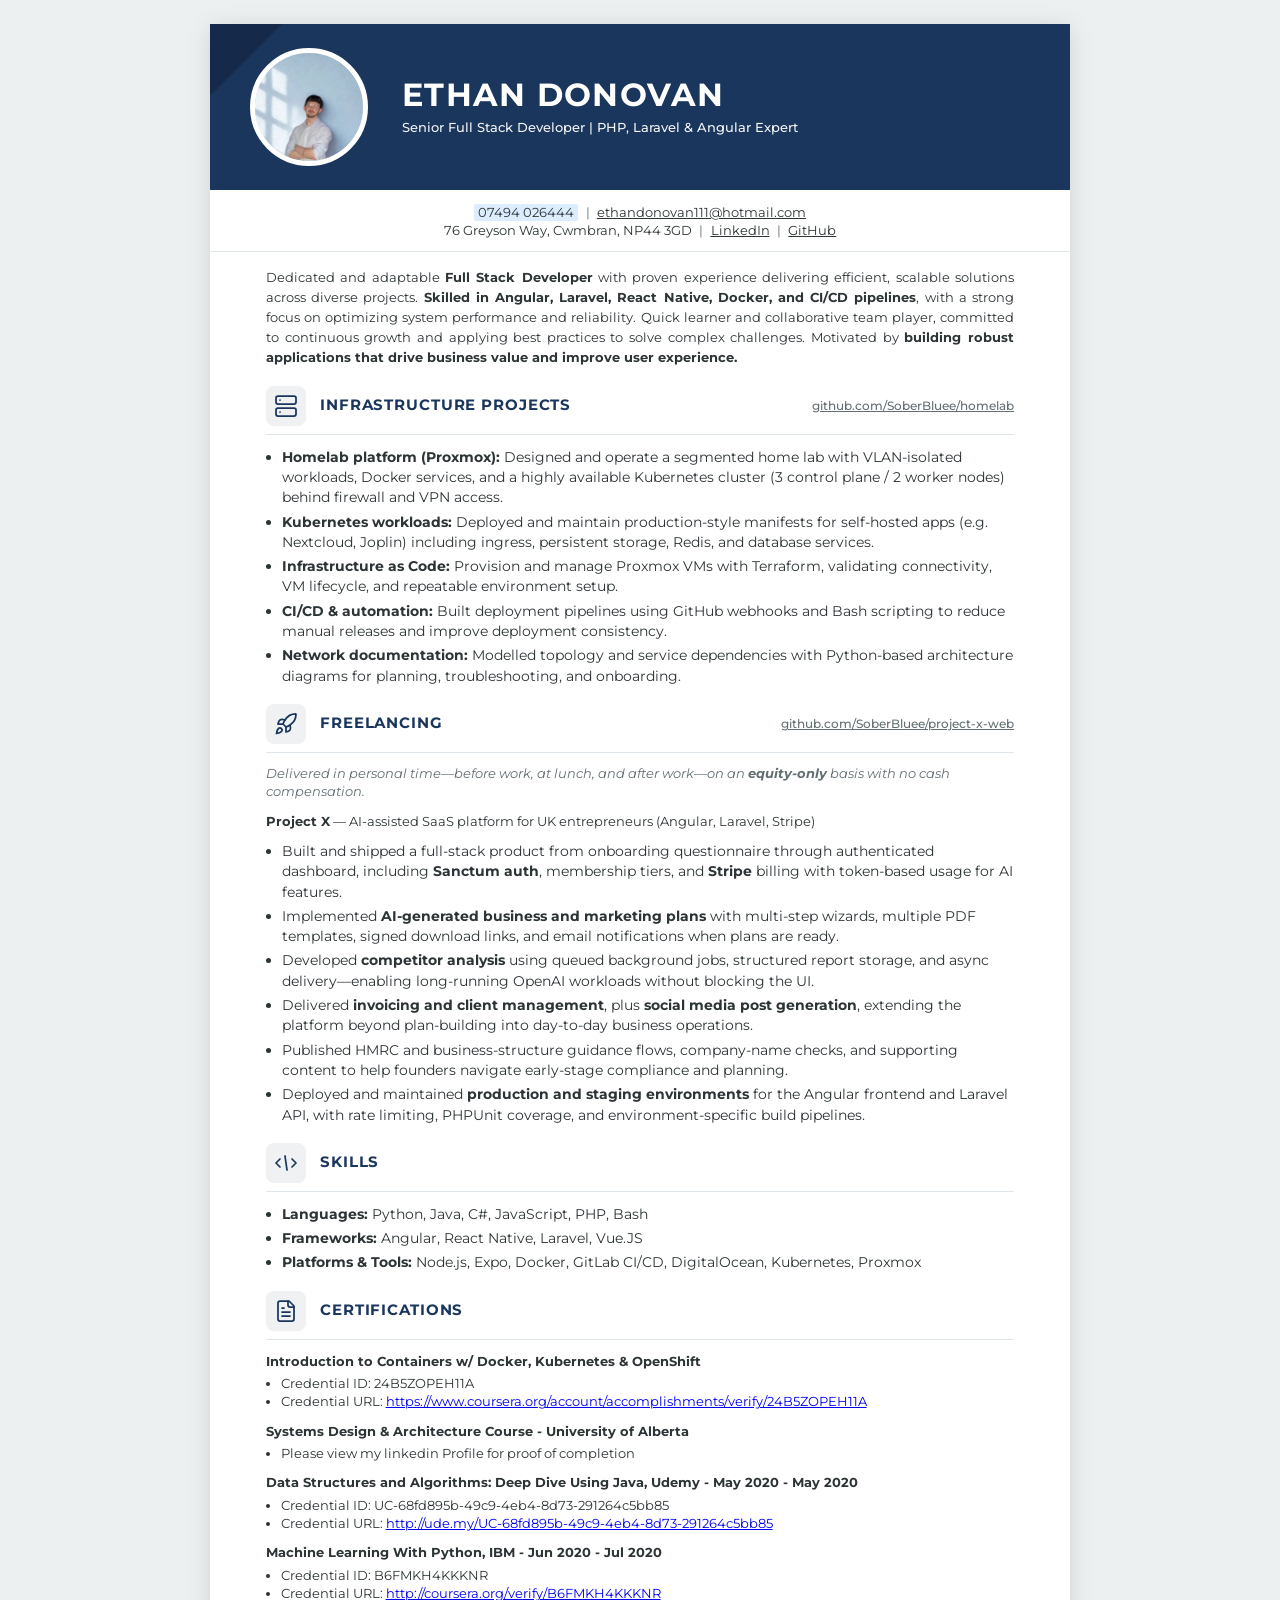
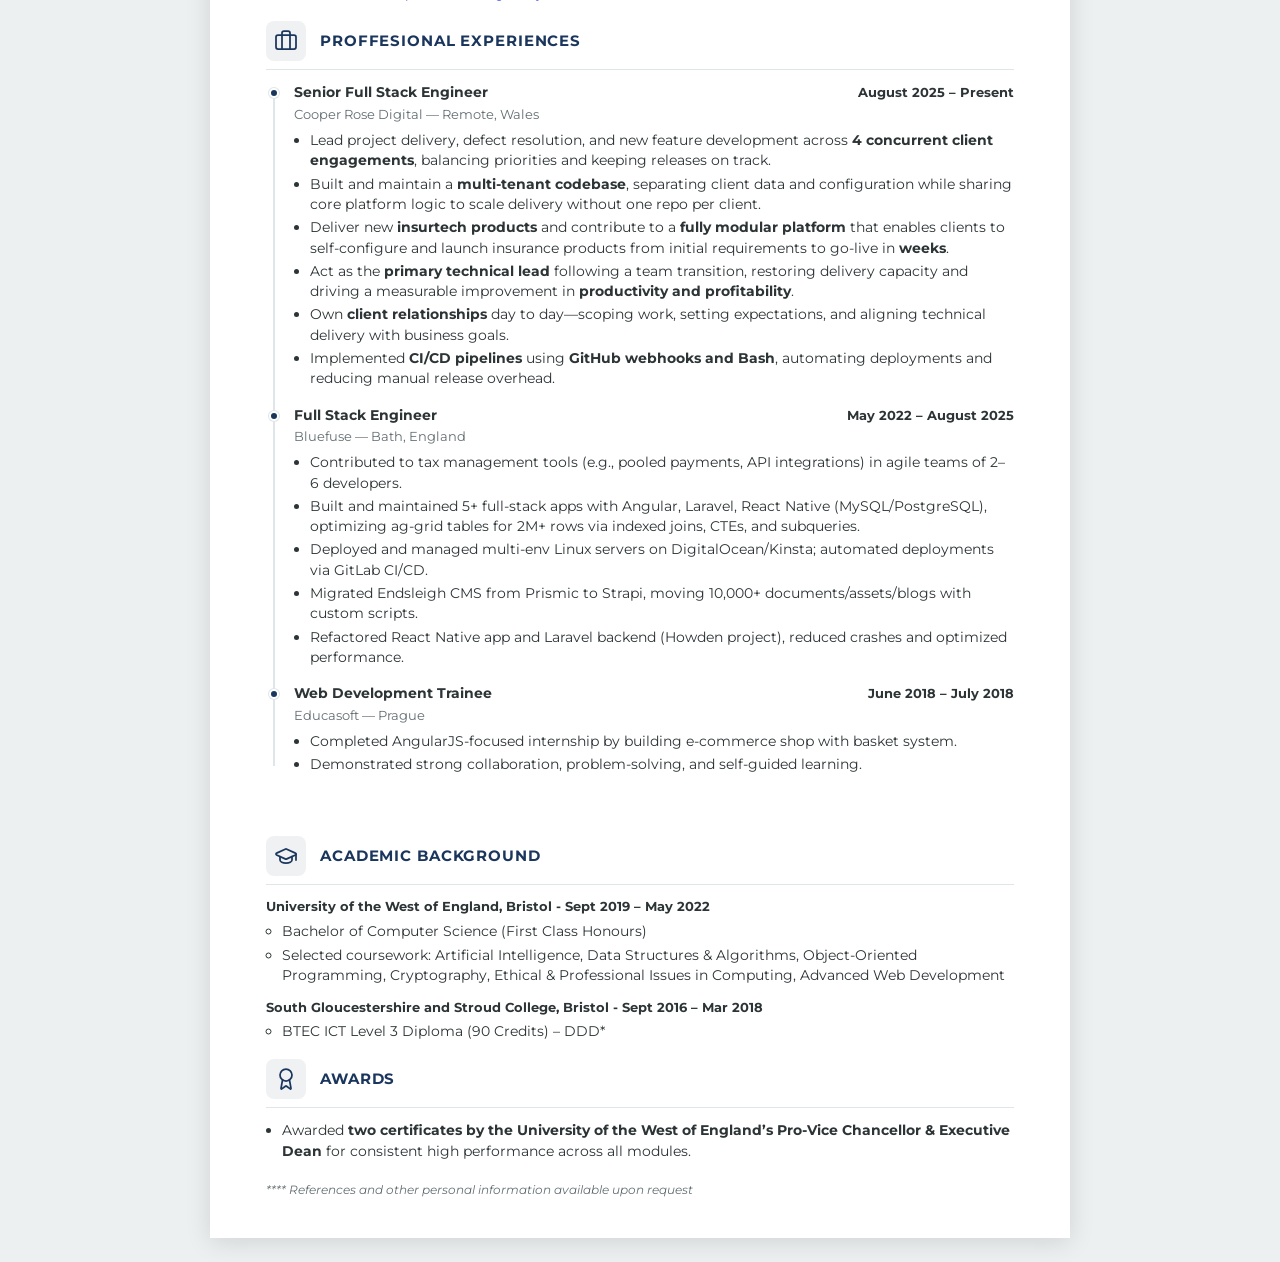
==== cv/index.html @ 820283a1 "CV and localstack cluster" ====
<!DOCTYPE html>
<html lang="en">
  <head>
    <meta charset="UTF-8" />
    <meta name="viewport" content="width=device-width, initial-scale=1.0" />
    <title>Ethan Donovan — CV</title>
    <link rel="preconnect" href="https://fonts.googleapis.com" />
    <link rel="preconnect" href="https://fonts.gstatic.com" crossorigin />
    <link
      href="https://fonts.googleapis.com/css2?family=Montserrat:wght@400;500;600;700&display=swap"
      rel="stylesheet"
    />
    <link rel="stylesheet" href="styles.css" />
  </head>
  <body>
    <article class="cv">
      <!-- ═══ PAGE 1 ═══ -->

      <header class="cv-header">
        <div class="cv-header__triangle" aria-hidden="true"></div>
        <!-- Change src to swap your photo -->
        <img
          class="cv-header__photo"
          src="assets/profile.png"
          alt="Ethan Donovan"
          width="118"
          height="118"
        />
        <div class="cv-header__identity">
          <h1 class="cv-header__name">ETHAN DONOVAN</h1>
          <p class="cv-header__title">
            Senior Full Stack Developer | PHP, Laravel &amp; Angular Expert
          </p>
        </div>
      </header>

      <div class="cv-contact">
        <span class="cv-contact__phone">07494 026444</span>
        <span class="cv-contact__sep">|</span>
        <a href="mailto:ethandonovan111@hotmail.com">ethandonovan111@hotmail.com</a>
        <br />
        76 Greyson Way, Cwmbran, NP44 3GD
        <span class="cv-contact__sep">|</span>
        <a href="https://www.linkedin.com/in/" target="_blank" rel="noopener">LinkedIn</a>
        <span class="cv-contact__sep">|</span>
        <a href="https://github.com/" target="_blank" rel="noopener">GitHub</a>
      </div>

      <div class="cv-body">
        <p class="cv-summary">
          Dedicated and adaptable <strong>Full Stack Developer</strong> with proven
          experience delivering efficient, scalable solutions across diverse projects.
          <strong
            >Skilled in Angular, Laravel, React Native, Docker, and CI/CD pipelines</strong
          >, with a strong focus on optimizing system performance and reliability. Quick
          learner and collaborative team player, committed to continuous growth and applying
          best practices to solve complex challenges. Motivated by
          <strong
            >building robust applications that drive business value and improve user
            experience.</strong
          >
        </p>

        <!-- INFRASTRUCTURE PROJECTS -->
        <section class="cv-section" aria-labelledby="infra-heading">
          <div class="cv-section__head">
            <span class="cv-section__icon" aria-hidden="true">
              <svg class="cv-icon" xmlns="http://www.w3.org/2000/svg" viewBox="0 0 24 24">
                <rect width="20" height="8" x="2" y="2" rx="2" />
                <rect width="20" height="8" x="2" y="14" rx="2" />
                <path d="M6 6h.01" />
                <path d="M6 18h.01" />
              </svg>
            </span>
            <h2 id="infra-heading" class="cv-section__title">INFRASTRUCTURE PROJECTS</h2>
            <a
              class="cv-section__link"
              href="https://github.com/SoberBluee/homelab"
              target="_blank"
              rel="noopener noreferrer"
              >github.com/SoberBluee/homelab</a
            >
          </div>
          <hr class="cv-section__rule" />
          <ul class="cv-list">
            <li>
              <strong>Homelab platform (Proxmox):</strong> Designed and operate a segmented home lab
              with VLAN-isolated workloads, Docker services, and a highly available Kubernetes cluster
              (3 control plane / 2 worker nodes) behind firewall and VPN access.
            </li>
            <li>
              <strong>Kubernetes workloads:</strong> Deployed and maintain production-style manifests
              for self-hosted apps (e.g. Nextcloud, Joplin) including ingress, persistent storage,
              Redis, and database services.
            </li>
            <li>
              <strong>Infrastructure as Code:</strong> Provision and manage Proxmox VMs with Terraform,
              validating connectivity, VM lifecycle, and repeatable environment setup.
            </li>
            <li>
              <strong>CI/CD &amp; automation:</strong> Built deployment pipelines using GitHub webhooks
              and Bash scripting to reduce manual releases and improve deployment consistency.
            </li>
            <li>
              <strong>Network documentation:</strong> Modelled topology and service dependencies with
              Python-based architecture diagrams for planning, troubleshooting, and onboarding.
            </li>
          </ul>
        </section>

        <!-- FREELANCING -->
        <section class="cv-section" aria-labelledby="freelance-heading">
          <div class="cv-section__head">
            <span class="cv-section__icon" aria-hidden="true">
              <svg class="cv-icon" xmlns="http://www.w3.org/2000/svg" viewBox="0 0 24 24">
                <path d="M4.5 16.5c-1.5 1.26-2 5-2 5s3.74-.5 5-2c.71-.84.7-2.13-.09-2.91a2.18 2.18 0 0 0-2.91-.09z" />
                <path d="m12 15-3-3a22 22 0 0 1 2-3.95A12.88 12.88 0 0 1 22 2c0 2.72-.78 7.5-6 11a22.35 22.35 0 0 1-4 2z" />
                <path d="M9 12H4s.55-3.03 2-4c1.62-1.08 5 0 5 0" />
                <path d="M12 15v5s3.03-.55 4-2c1.08-1.62 0-5 0-5" />
              </svg>
            </span>
            <h2 id="freelance-heading" class="cv-section__title">FREELANCING</h2>
            <a
              class="cv-section__link"
              href="https://github.com/SoberBluee/project-x-web"
              target="_blank"
              rel="noopener noreferrer"
              >github.com/SoberBluee/project-x-web</a
            >
          </div>
          <hr class="cv-section__rule" />
          <p class="cv-section__note">
            Delivered in personal time—before work, at lunch, and after work—on an
            <strong>equity-only</strong> basis with no cash compensation.
          </p>
          <p class="cv-freelance__project">
            <strong>Project X</strong> — AI-assisted SaaS platform for UK entrepreneurs (Angular,
            Laravel, Stripe)
          </p>
          <ul class="cv-list">
            <li>
              Built and shipped a full-stack product from onboarding questionnaire through
              authenticated dashboard, including <strong>Sanctum auth</strong>, membership tiers, and
              <strong>Stripe</strong> billing with token-based usage for AI features.
            </li>
            <li>
              Implemented <strong>AI-generated business and marketing plans</strong> with multi-step
              wizards, multiple PDF templates, signed download links, and email notifications when
              plans are ready.
            </li>
            <li>
              Developed <strong>competitor analysis</strong> using queued background jobs, structured
              report storage, and async delivery—enabling long-running OpenAI workloads without blocking
              the UI.
            </li>
            <li>
              Delivered <strong>invoicing and client management</strong>, plus <strong>social media
              post generation</strong>, extending the platform beyond plan-building into day-to-day
              business operations.
            </li>
            <li>
              Published HMRC and business-structure guidance flows, company-name checks, and supporting
              content to help founders navigate early-stage compliance and planning.
            </li>
            <li>
              Deployed and maintained <strong>production and staging environments</strong> for the
              Angular frontend and Laravel API, with rate limiting, PHPUnit coverage, and environment-specific
              build pipelines.
            </li>
          </ul>
        </section>

        <!-- SKILLS -->
        <section class="cv-section" aria-labelledby="skills-heading">
          <div class="cv-section__head">
            <span class="cv-section__icon" aria-hidden="true">
              <svg class="cv-icon" xmlns="http://www.w3.org/2000/svg" viewBox="0 0 24 24">
                <path d="m18 16 4-4-4-4" />
                <path d="m6 8-4 4 4 4" />
                <path d="M11 5 L13 19" />
              </svg>
            </span>
            <h2 id="skills-heading" class="cv-section__title">SKILLS</h2>
          </div>
          <hr class="cv-section__rule" />
          <ul class="cv-list cv-skills">
            <li><strong>Languages:</strong> Python, Java, C#, JavaScript, PHP, Bash</li>
            <li><strong>Frameworks:</strong> Angular, React Native, Laravel, Vue.JS</li>
            <li>
              <strong>Platforms &amp; Tools:</strong> Node.js, Expo, Docker, GitLab CI/CD, DigitalOcean, Kubernetes, Proxmox
            </li>
          </ul>
        </section>

        <!-- CERTIFICATIONS -->
        <section class="cv-section" aria-labelledby="certs-heading">
          <div class="cv-section__head">
            <span class="cv-section__icon" aria-hidden="true">
              <svg class="cv-icon" xmlns="http://www.w3.org/2000/svg" viewBox="0 0 24 24">
                <path d="M15 2H6a2 2 0 0 0-2 2v16a2 2 0 0 0 2 2h12a2 2 0 0 0 2-2V7Z" />
                <path d="M14 2v4a2 2 0 0 0 2 2h4" />
                <path d="M10 9H8" />
                <path d="M16 13H8" />
                <path d="M16 17H8" />
              </svg>
            </span>
            <h2 id="certs-heading" class="cv-section__title">CERTIFICATIONS</h2>
          </div>
          <hr class="cv-section__rule" />

          <div class="cv-cert">
            <p class="cv-cert__title">
              Introduction to Containers w/ Docker, Kubernetes & OpenShift
            </p>
            <ul class="cv-cert__meta">
              <li>Credential ID: 24B5ZOPEH11A</li>
              <li>Credential URL: 
                <a href="https://www.coursera.org/account/accomplishments/verify/24B5ZOPEH11A">
                  https://www.coursera.org/account/accomplishments/verify/24B5ZOPEH11A
                </a>
              </li>
            </ul>
          </div>

          <div class="cv-cert">
            <p class="cv-cert__title">
              Systems Design & Architecture Course - University of Alberta
            </p>
            <ul class="cv-cert__meta">
              <li>Please view my linkedin Profile for proof of completion</li>
  
            </ul>
          </div>

          <div class="cv-cert">
            <p class="cv-cert__title">
              Data Structures and Algorithms: Deep Dive Using Java, Udemy - May 2020 - May
              2020
            </p>
            <ul class="cv-cert__meta">
              <li>Credential ID: UC-68fd895b-49c9-4eb4-8d73-291264c5bb85</li>
              <li>
                Credential URL:
                <a href="http://ude.my/UC-68fd895b-49c9-4eb4-8d73-291264c5bb85"
                  >http://ude.my/UC-68fd895b-49c9-4eb4-8d73-291264c5bb85</a
                >
              </li>
            </ul>
          </div>

          <div class="cv-cert">
            <p class="cv-cert__title">
              Machine Learning With Python, IBM - Jun 2020 - Jul 2020
            </p>
            <ul class="cv-cert__meta">
              <li>Credential ID: B6FMKH4KKKNR</li>
              <li>
                Credential URL:
                <a href="http://coursera.org/verify/B6FMKH4KKKNR"
                  >http://coursera.org/verify/B6FMKH4KKKNR</a
                >
              </li>
            </ul>
          </div>
        </section>

        <!-- PROFESSIONAL EXPERIENCES (spelling matches original CV) -->
        <section class="cv-section" aria-labelledby="experience-heading">
          <div class="cv-section__head">
            <span class="cv-section__icon" aria-hidden="true">
              <svg class="cv-icon" xmlns="http://www.w3.org/2000/svg" viewBox="0 0 24 24">
                <path d="M16 20V4a2 2 0 0 0-2-2h-4a2 2 0 0 0-2 2v16" />
                <rect width="20" height="14" x="2" y="6" rx="2" />
              </svg>
            </span>
            <h2 id="experience-heading" class="cv-section__title">
              PROFFESIONAL EXPERIENCES
            </h2>
          </div>
          <hr class="cv-section__rule" />

          <div class="cv-timeline">
            <article class="cv-job">
              <div class="cv-job__row">
                <h3 class="cv-job__role">Senior Full Stack Engineer</h3>
                <p class="cv-job__dates">August 2025 – Present</p>
              </div>
              <p class="cv-job__org">Cooper Rose Digital — Remote, Wales</p>
              <ul class="cv-job__bullets">
                <li>
                  Lead project delivery, defect resolution, and new feature development across
                  <strong>4 concurrent client engagements</strong>, balancing priorities and keeping
                  releases on track.
                </li>
                <li>
                  Built and maintain a <strong>multi-tenant codebase</strong>, separating client data
                  and configuration while sharing core platform logic to scale delivery without
                  one repo per client.
                </li>
                <li>
                  Deliver new <strong>insurtech products</strong> and contribute to a
                  <strong>fully modular platform</strong> that enables clients to self-configure and
                  launch insurance products from initial requirements to go-live in
                  <strong>weeks</strong>.
                </li>
                <li>
                  Act as the <strong>primary technical lead</strong> following a team transition,
                  restoring delivery capacity and driving a measurable improvement in
                  <strong>productivity and profitability</strong>.
                </li>
                <li>
                  Own <strong>client relationships</strong> day to day—scoping work, setting
                  expectations, and aligning technical delivery with business goals.
                </li>
                <li>
                  Implemented <strong>CI/CD pipelines</strong> using <strong>GitHub webhooks and
                  Bash</strong>, automating deployments and reducing manual release overhead.
                </li>
              </ul>
            </article>
            <article class="cv-job">
              <div class="cv-job__row">
                <h3 class="cv-job__role">Full Stack Engineer</h3>
                <p class="cv-job__dates">May 2022 – August 2025</p>
              </div>
              <p class="cv-job__org">Bluefuse — Bath, England</p>
              <ul class="cv-job__bullets">
                <li>
                  Contributed to tax management tools (e.g., pooled payments, API
                  integrations) in agile teams of 2–6 developers.
                </li>
                <li>
                  Built and maintained 5+ full-stack apps with Angular, Laravel, React Native
                  (MySQL/PostgreSQL), optimizing ag-grid tables for 2M+ rows via indexed
                  joins, CTEs, and subqueries.
                </li>
                <li>
                  Deployed and managed multi-env Linux servers on DigitalOcean/Kinsta;
                  automated deployments via GitLab CI/CD.
                </li>
                <li>
                  Migrated Endsleigh CMS from Prismic to Strapi, moving 10,000+
                  documents/assets/blogs with custom scripts.
                </li>
                <li>
                  Refactored React Native app and Laravel backend (Howden project), reduced
                  crashes and optimized performance.
                </li>
              </ul>
            </article>

            <article class="cv-job">
              <div class="cv-job__row">
                <h3 class="cv-job__role">Web Development Trainee</h3>
                <p class="cv-job__dates">June 2018 – July 2018</p>
              </div>
              <p class="cv-job__org">Educasoft — Prague</p>
              <ul class="cv-job__bullets">
                <li>
                  Completed AngularJS-focused internship by building e-commerce shop with
                  basket system.
                </li>
                <li>
                  Demonstrated strong collaboration, problem-solving, and self-guided
                  learning.
                </li>
              </ul>
            </article>
          </div>
        </section>
      </div>

      <!-- ═══ PAGE 2 ═══ -->
      <div class="cv-body cv-page-break">
        <section class="cv-section" aria-labelledby="education-heading">
          <div class="cv-section__head">
            <span class="cv-section__icon" aria-hidden="true">
              <svg class="cv-icon" xmlns="http://www.w3.org/2000/svg" viewBox="0 0 24 24">
                <path d="M21.42 10.922a1 1 0 0 0-.019-1.838L12.83 5.18a2 2 0 0 0-1.66 0L2.6 9.084a1 1 0 0 0 0 1.838l8.57 3.908a2 2 0 0 0 1.66 0z" />
                <path d="M22 10v6" />
                <path d="M6 12.5V16a6 3 0 0 0 12 0v-3.5" />
              </svg>
            </span>
            <h2 id="education-heading" class="cv-section__title">ACADEMIC BACKGROUND</h2>
          </div>
          <hr class="cv-section__rule" />

          <div class="cv-edu">
            <p class="cv-edu__school">
              University of the West of England, Bristol - Sept 2019 – May 2022
            </p>
            <ul class="cv-list cv-list--nested">
              <li>Bachelor of Computer Science (First Class Honours)</li>
              <li>
                Selected coursework: Artificial Intelligence, Data Structures &amp; Algorithms,
                Object-Oriented Programming, Cryptography, Ethical &amp; Professional Issues in
                Computing, Advanced Web Development
              </li>
            </ul>
          </div>

          <div class="cv-edu">
            <p class="cv-edu__school">
              South Gloucestershire and Stroud College, Bristol - Sept 2016 – Mar 2018
            </p>
            <ul class="cv-list cv-list--nested">
              <li>BTEC ICT Level 3 Diploma (90 Credits) – DDD*</li>
            </ul>
          </div>
        </section>

        <section class="cv-section" aria-labelledby="awards-heading">
          <div class="cv-section__head">
            <span class="cv-section__icon" aria-hidden="true">
              <svg class="cv-icon" xmlns="http://www.w3.org/2000/svg" viewBox="0 0 24 24">
                <path d="m15.477 12.89 1.515 8.526a.5.5 0 0 1-.81.47l-3.58-2.687a1 1 0 0 0-1.197 0l-3.586 2.686a.5.5 0 0 1-.81-.469l1.514-8.526" />
                <circle cx="12" cy="8" r="6" />
              </svg>
            </span>
            <h2 id="awards-heading" class="cv-section__title">AWARDS</h2>
          </div>
          <hr class="cv-section__rule" />
          <ul class="cv-awards">
            <li>
              Awarded
              <strong
                >two certificates by the University of the West of England’s Pro-Vice
                Chancellor &amp; Executive Dean</strong
              >
              for consistent high performance across all modules.
            </li>
          </ul>
        </section>

        <p class="cv-footer">
          **** References and other personal information available upon request
        </p>
      </div>
    </article>
  </body>
</html>
---- cv/styles.css ----
/* ── Edit these variables to retheme the CV ── */
:root {
  --cv-navy: #1b365d;
  --cv-navy-dark: #152a4a;
  --cv-text: #2d3436;
  --cv-text-muted: #636e72;
  --cv-line: #dfe6e9;
  --cv-accent: #74b9ff;
  --cv-bg: #ffffff;
  --cv-font: "Montserrat", "Segoe UI", system-ui, sans-serif;
  --cv-width: 860px;
  --cv-gutter: 56px;
  --cv-icon-size: 24px;
}

*,
*::before,
*::after {
  box-sizing: border-box;
}

body {
  margin: 0;
  padding: 24px;
  background: #ecf0f1;
  font-family: var(--cv-font);
  color: var(--cv-text);
  font-size: 10.5pt;
  line-height: 1.45;
  -webkit-font-smoothing: antialiased;
}

.cv {
  width: var(--cv-width);
  max-width: 100%;
  margin: 0 auto;
  background: var(--cv-bg);
  box-shadow: 0 4px 24px rgba(0, 0, 0, 0.12);
}

/* ── Header ── */
.cv-header {
  position: relative;
  display: grid;
  grid-template-columns: 148px 1fr;
  align-items: center;
  min-height: 128px;
  padding: 24px var(--cv-gutter) 24px 32px;
  background: var(--cv-navy);
  overflow: hidden;
}

.cv-header__triangle {
  position: absolute;
  top: 0;
  left: 0;
  width: 0;
  height: 0;
  border-style: solid;
  border-width: 72px 72px 0 0;
  border-color: var(--cv-navy-dark) transparent transparent transparent;
  z-index: 1;
}

.cv-header__photo {
  position: relative;
  z-index: 3;
  width: 118px;
  height: 118px;
  margin-left: 8px;
  border-radius: 50%;
  border: 5px solid #fff;
  object-fit: cover;
  object-position: center top;
  background: #ddd;
}

.cv-header__identity {
  position: relative;
  z-index: 2;
  padding-left: 12px;
  color: #fff;
}

.cv-header__name {
  margin: 0;
  font-size: 24pt;
  font-weight: 700;
  letter-spacing: 0.04em;
  line-height: 1.15;
}

.cv-header__title {
  margin: 6px 0 0;
  font-size: 10pt;
  font-weight: 500;
  line-height: 1.35;
  opacity: 0.95;
}

/* ── Contact bar ── */
.cv-contact {
  text-align: center;
  padding: 14px var(--cv-gutter) 10px;
  font-size: 9.5pt;
  color: var(--cv-text);
  border-bottom: 1px solid var(--cv-line);
}

.cv-contact__phone {
  background: rgba(116, 185, 255, 0.25);
  padding: 1px 4px;
  border-radius: 2px;
}

.cv-contact a {
  color: var(--cv-text);
  text-decoration: underline;
}

.cv-contact__sep {
  margin: 0 0.35em;
  color: var(--cv-text-muted);
}

/* ── Main body padding ── */
.cv-body {
  padding: 16px var(--cv-gutter) 28px;
}

.cv-summary {
  margin: 0 0 18px;
  text-align: justify;
  font-size: 10pt;
  line-height: 1.5;
}

/* ── Section layout (icon + title + rule) ── */
.cv-section {
  margin-bottom: 18px;
}

.cv-section__head {
  display: flex;
  align-items: center;
  gap: 14px;
  margin-bottom: 8px;
}

.cv-section__icon {
  flex-shrink: 0;
  display: flex;
  align-items: center;
  justify-content: center;
  width: 40px;
  height: 40px;
  border-radius: 8px;
  background: rgba(27, 54, 93, 0.07);
  color: var(--cv-navy);
}

.cv-icon {
  width: var(--cv-icon-size);
  height: var(--cv-icon-size);
  display: block;
  color: inherit;
  fill: none;
  stroke: currentColor;
  stroke-width: 1.75;
  stroke-linecap: round;
  stroke-linejoin: round;
}

.cv-section__title {
  margin: 0;
  flex: 1;
  font-size: 11pt;
  font-weight: 700;
  letter-spacing: 0.06em;
  color: var(--cv-navy);
}

.cv-section__link {
  margin-left: auto;
  flex-shrink: 0;
  font-size: 9pt;
  font-weight: 500;
  color: var(--cv-text-muted);
  text-decoration: underline;
  white-space: nowrap;
}

.cv-section__link:hover {
  color: var(--cv-navy);
}

.cv-section__note {
  margin: 0 0 10px;
  font-size: 9.5pt;
  font-style: italic;
  color: var(--cv-text-muted);
  line-height: 1.45;
}

.cv-freelance__project {
  margin: 0 0 10px;
  font-size: 10pt;
  line-height: 1.45;
}

.cv-section__rule {
  border: none;
  border-top: 1px solid var(--cv-line);
  margin: 0 0 12px;
}

/* ── Lists ── */
.cv-list {
  margin: 0;
  padding-left: 1.15em;
}

.cv-list > li {
  margin-bottom: 4px;
}

.cv-list--nested {
  list-style-type: circle;
  margin-top: 4px;
}

/* Skills: bold labels inline */
.cv-skills strong {
  font-weight: 700;
}

/* ── Certifications ── */
.cv-cert {
  margin-bottom: 10px;
}

.cv-cert:last-child {
  margin-bottom: 0;
}

.cv-cert__title {
  margin: 0 0 4px;
  font-weight: 700;
  font-size: 10pt;
}

.cv-cert__meta {
  margin: 0;
  padding-left: 1.15em;
  list-style: disc;
  font-size: 9.5pt;
  color: var(--cv-text);
}

/* ── Experience timeline ── */
.cv-timeline {
  position: relative;
  padding-left: 28px;
}

.cv-timeline::before {
  content: "";
  position: absolute;
  left: 7px;
  top: 8px;
  bottom: 8px;
  width: 2px;
  background: var(--cv-line);
}

/* Timeline continues on page 2 (Kitchen Porter) */
.cv-timeline--continued::before {
  top: 0;
}

.cv-job {
  position: relative;
  margin-bottom: 16px;
}

.cv-job:last-child {
  margin-bottom: 0;
}

.cv-job::before {
  content: "";
  position: absolute;
  left: -25px;
  top: 6px;
  width: 10px;
  height: 10px;
  border-radius: 50%;
  background: var(--cv-navy);
  border: 2px solid #fff;
  box-shadow: 0 0 0 1px var(--cv-line);
  z-index: 1;
}

.cv-job__row {
  display: flex;
  justify-content: space-between;
  align-items: baseline;
  gap: 12px;
  margin-bottom: 2px;
}

.cv-job__role {
  margin: 0;
  font-size: 10.5pt;
  font-weight: 700;
}

.cv-job__dates {
  margin: 0;
  font-size: 10pt;
  font-weight: 700;
  white-space: nowrap;
}

.cv-job__org {
  margin: 0 0 6px;
  font-size: 10pt;
  color: var(--cv-text-muted);
}

.cv-job__bullets {
  margin: 0;
  padding-left: 1.15em;
}

.cv-job__bullets li {
  margin-bottom: 3px;
}

/* ── Education ── */
.cv-edu {
  margin-bottom: 12px;
}

.cv-edu:last-child {
  margin-bottom: 0;
}

.cv-edu__school {
  margin: 0 0 4px;
  font-weight: 700;
  font-size: 10pt;
}

/* ── Awards ── */
.cv-awards {
  margin: 0;
  padding-left: 1.15em;
}

/* ── Footer ── */
.cv-footer {
  margin-top: 20px;
  font-size: 9pt;
  font-style: italic;
  color: var(--cv-text-muted);
}

/* ── Print / page 2 ── */
.cv-page-break {
  page-break-before: always;
  break-before: page;
}

@page {
  size: A4;
  margin: 0;
}

@media print {
  body {
    padding: 0;
    background: #fff;
  }

  .cv {
    box-shadow: none;
    width: 100%;
    max-width: none;
  }

  .cv-section__icon {
    -webkit-print-color-adjust: exact;
    print-color-adjust: exact;
  }
}
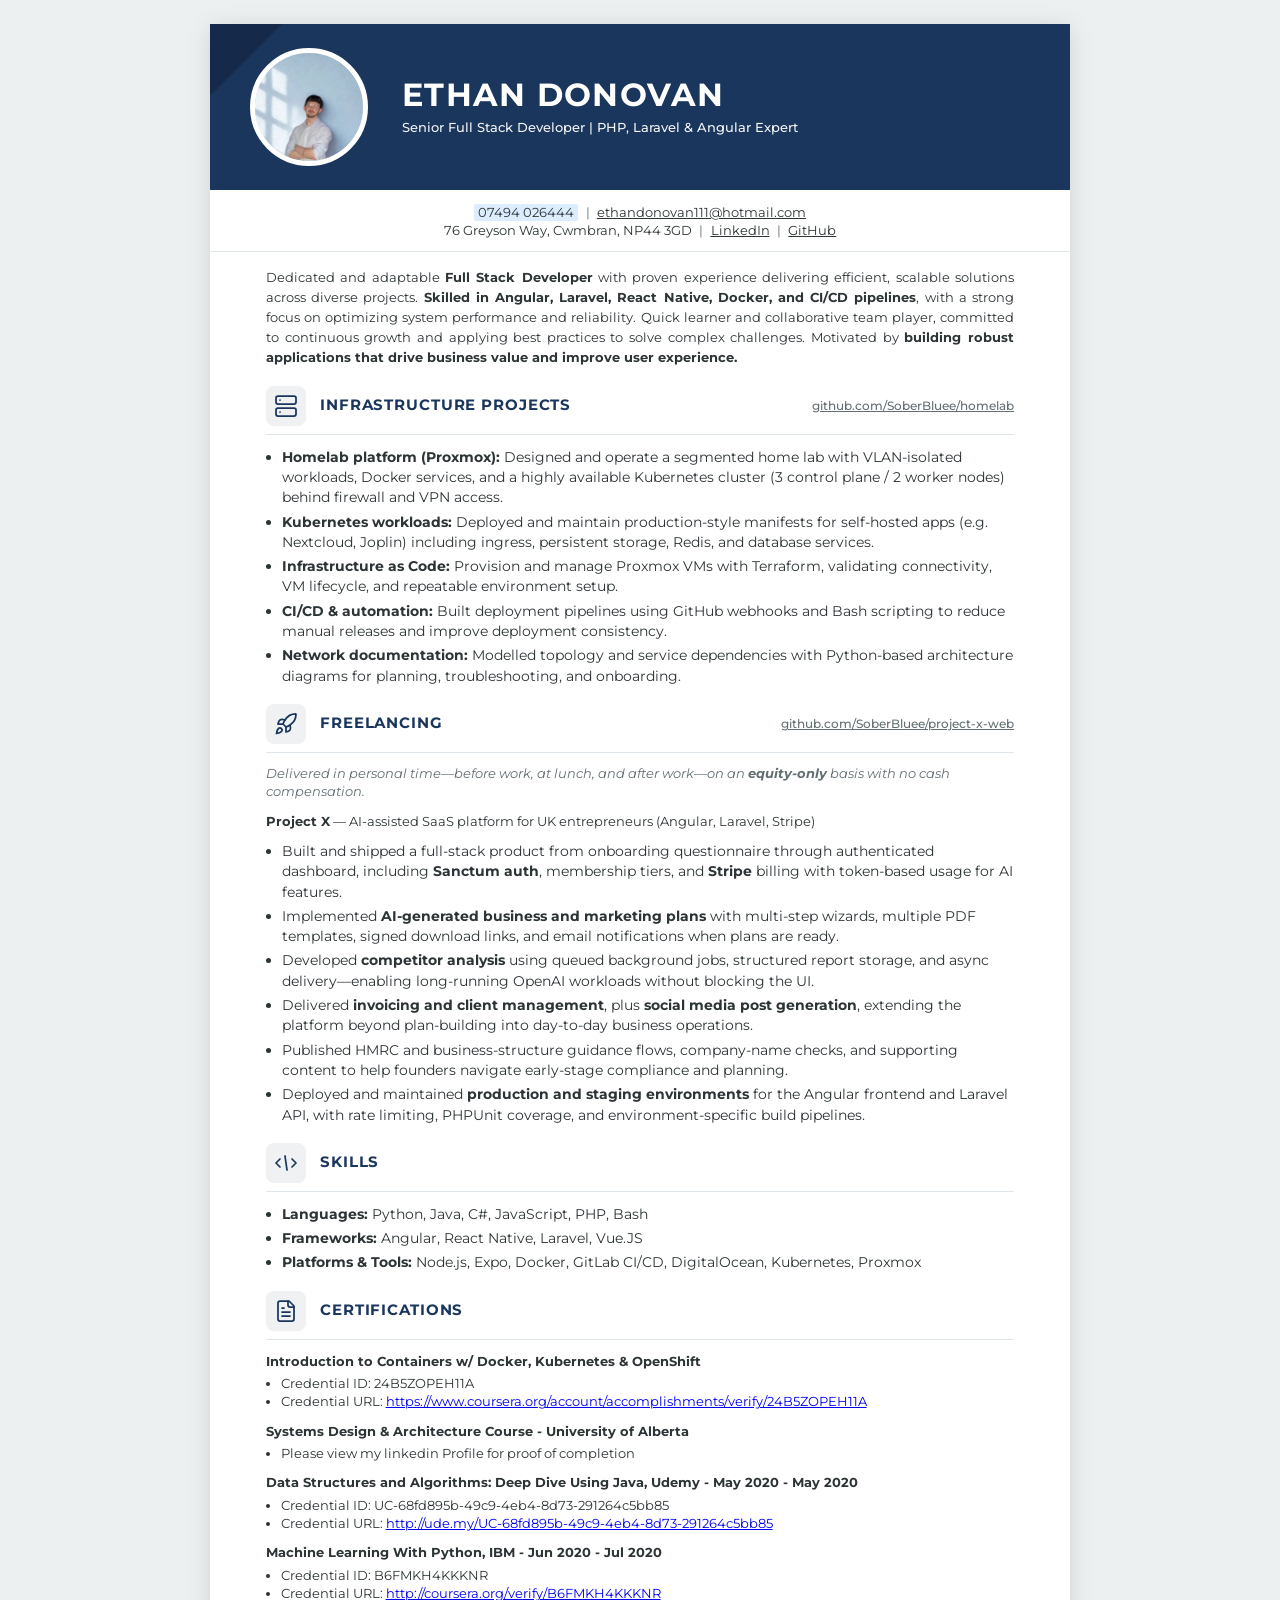
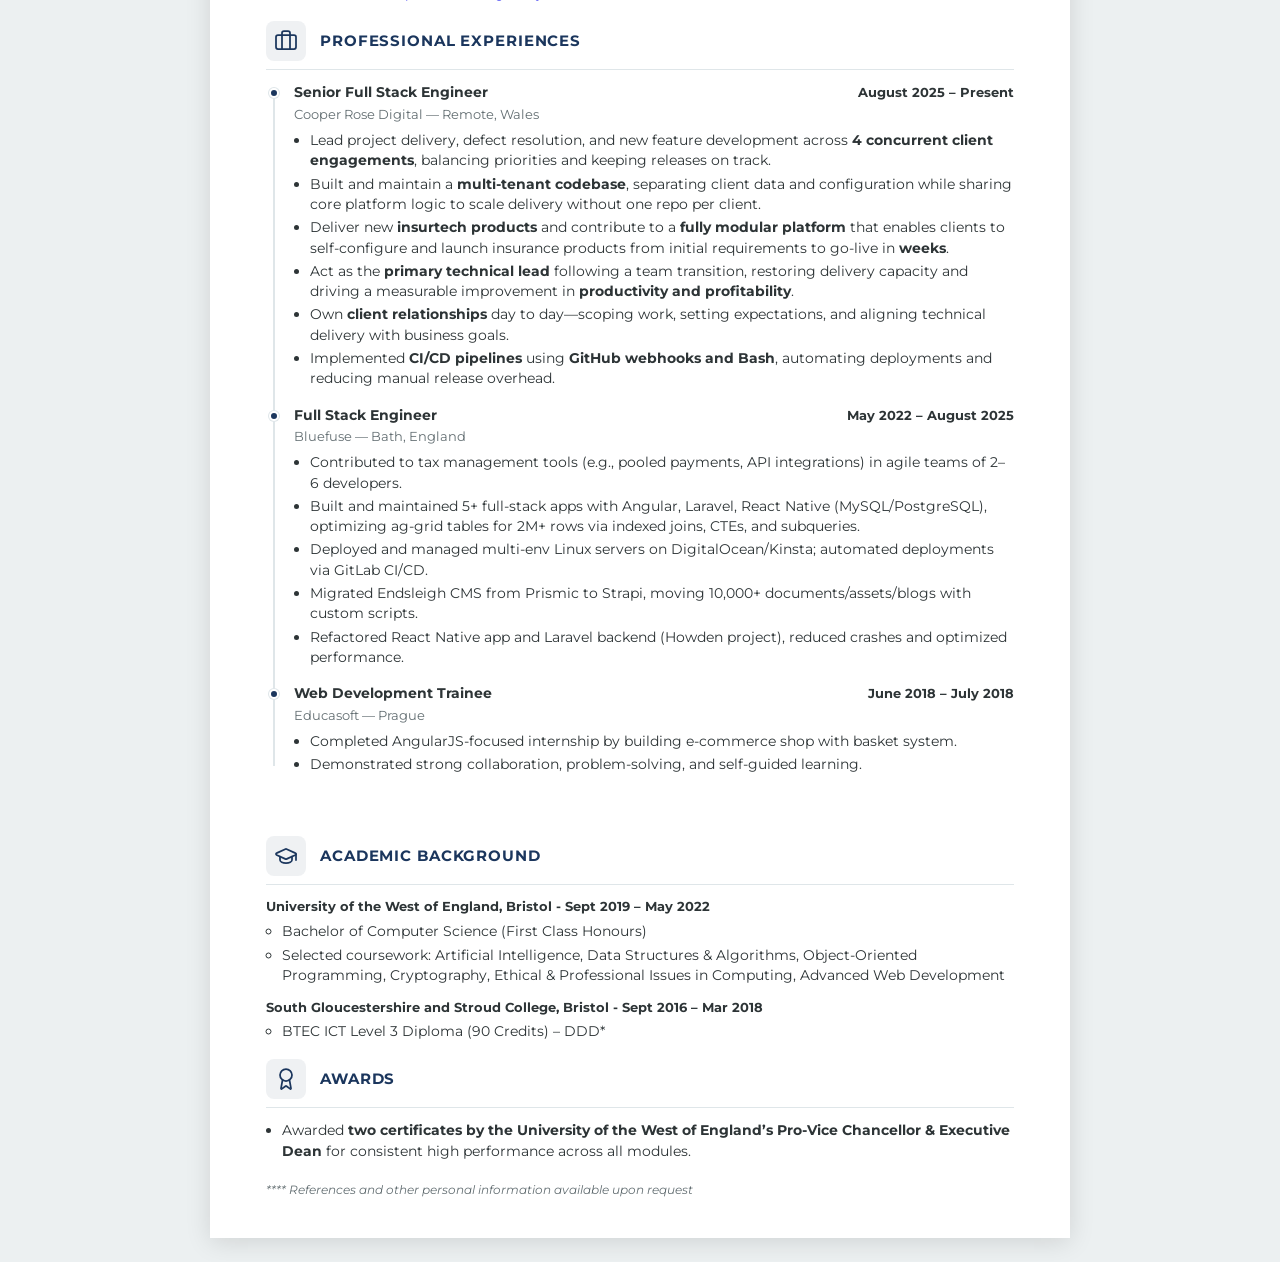
==== commit df957618: "terraform stuff" ====
--- a/cv/index.html
+++ b/cv/index.html
@@ -274,7 +274,7 @@
               </svg>
             </span>
             <h2 id="experience-heading" class="cv-section__title">
-              PROFFESIONAL EXPERIENCES
+              PROFESSIONAL EXPERIENCES
             </h2>
           </div>
           <hr class="cv-section__rule" />
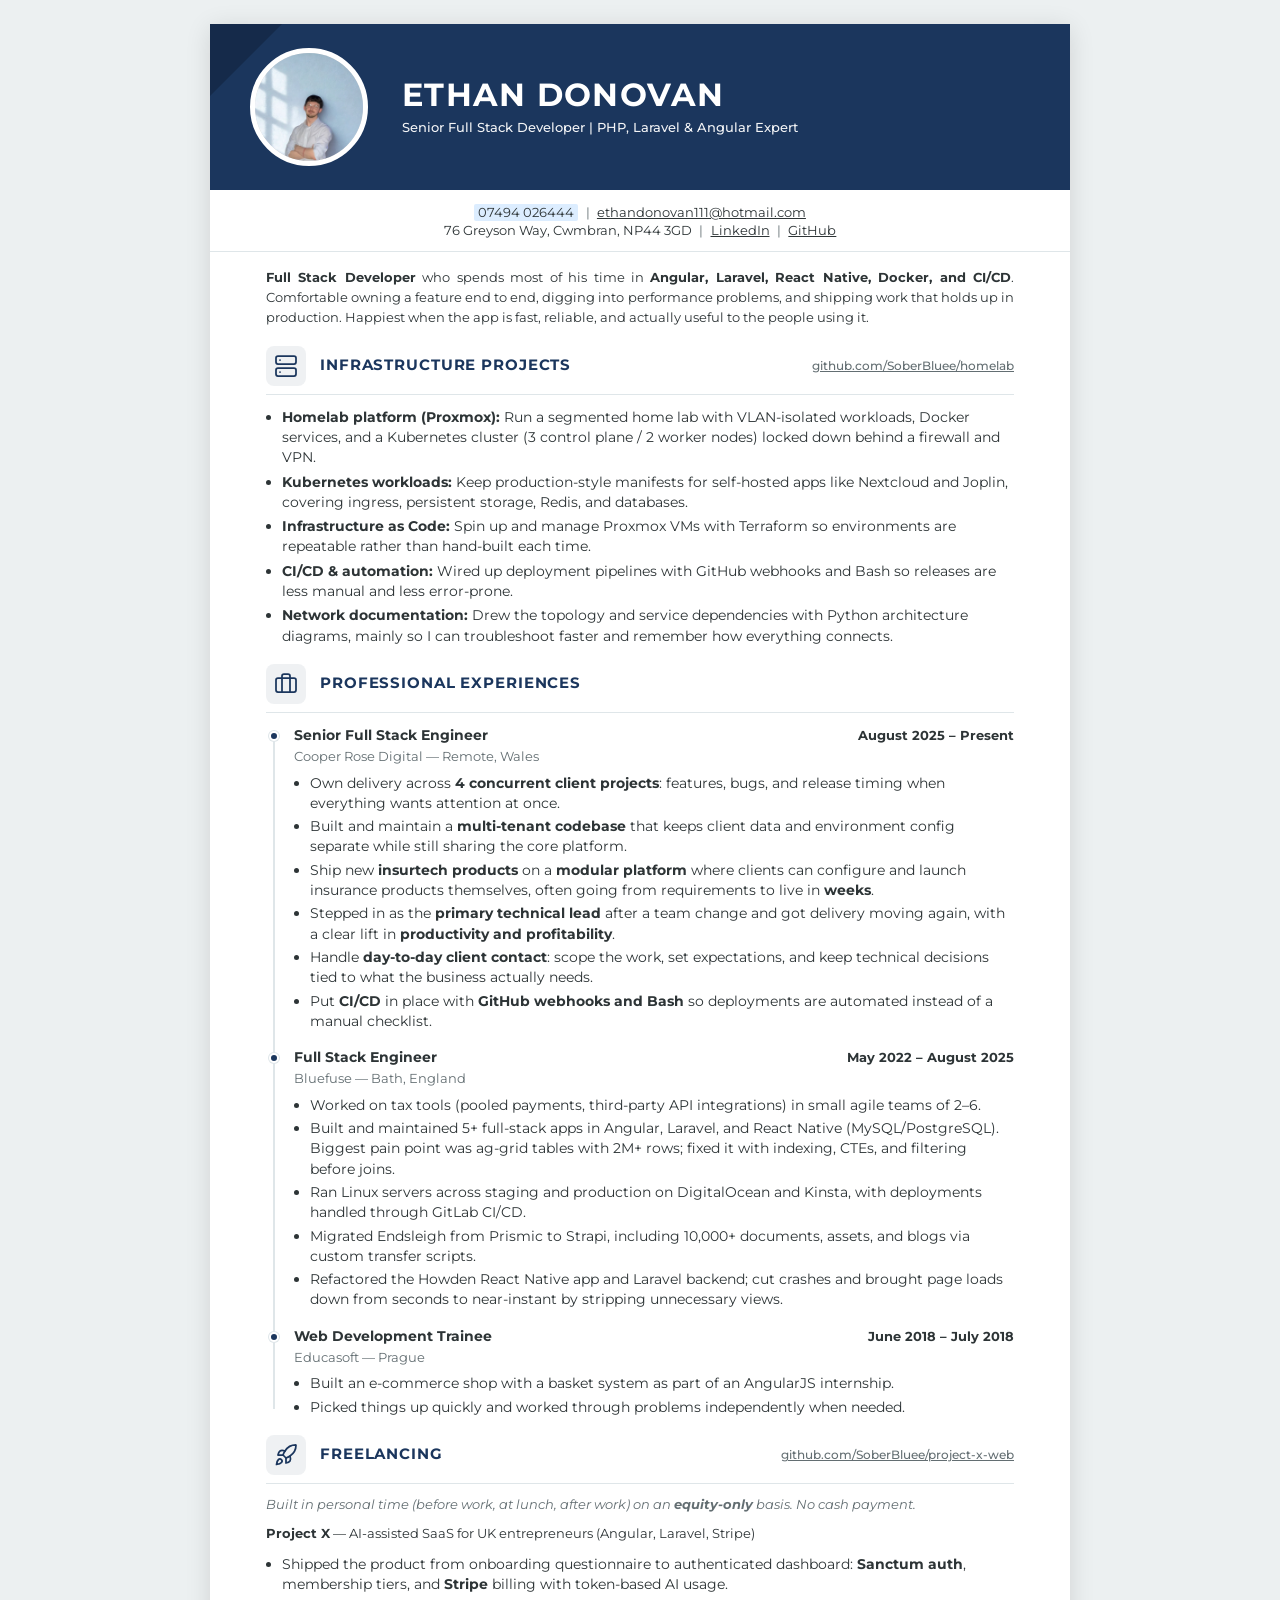
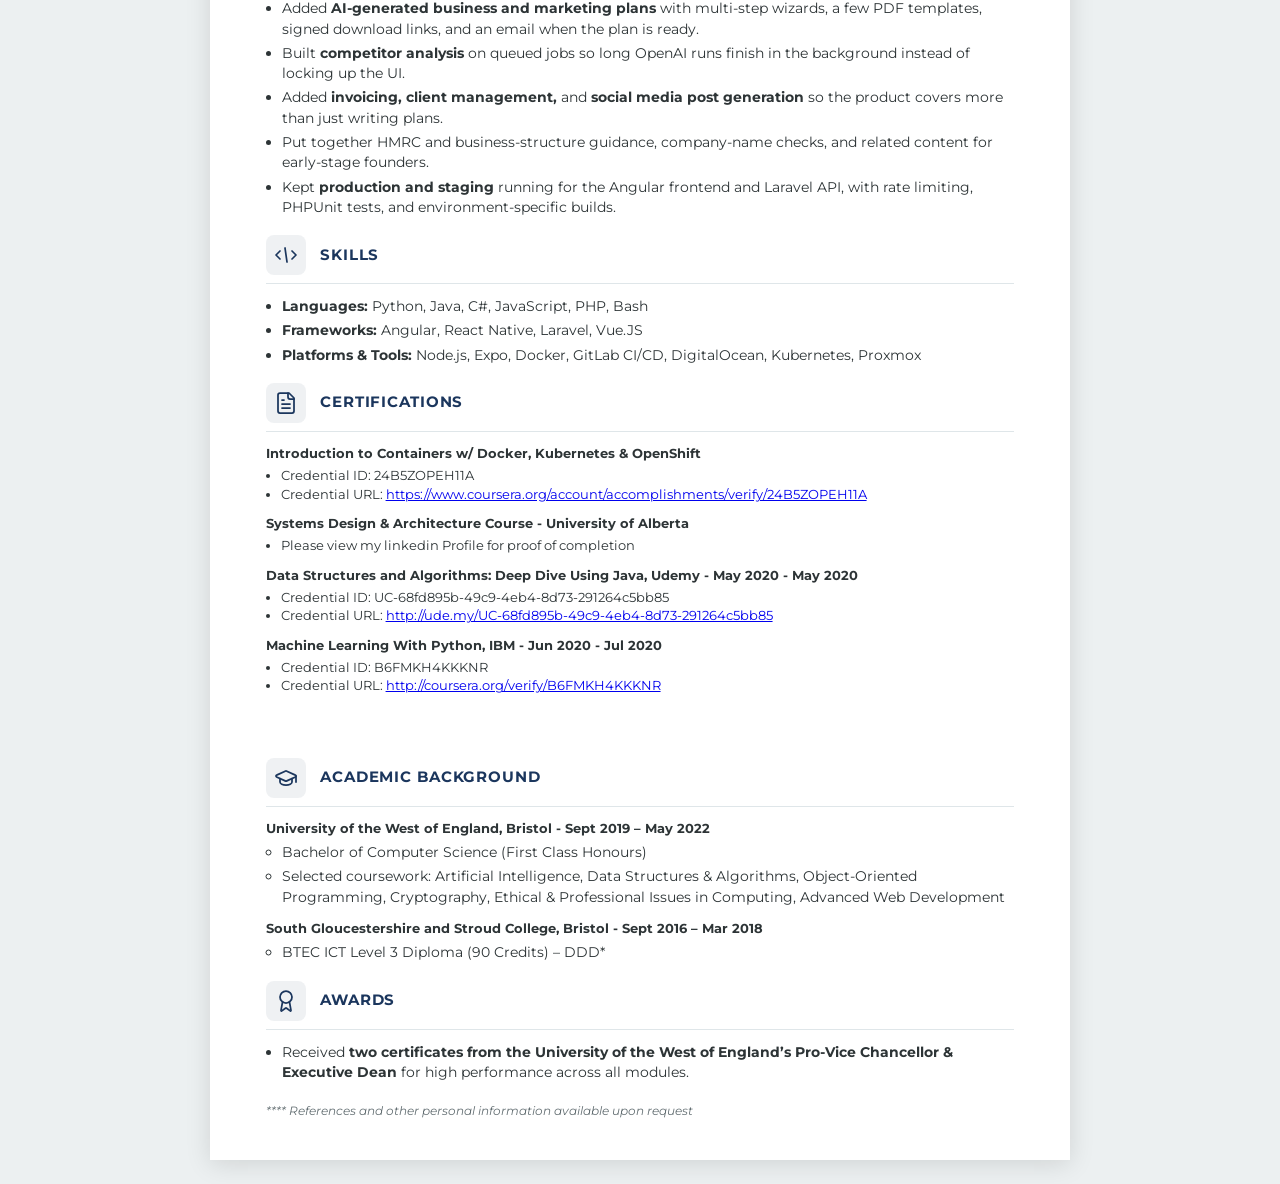
==== commit 47f931f5: "change wording on cv" ====
--- a/cv/index.html
+++ b/cv/index.html
@@ -48,17 +48,11 @@
 
       <div class="cv-body">
         <p class="cv-summary">
-          Dedicated and adaptable <strong>Full Stack Developer</strong> with proven
-          experience delivering efficient, scalable solutions across diverse projects.
-          <strong
-            >Skilled in Angular, Laravel, React Native, Docker, and CI/CD pipelines</strong
-          >, with a strong focus on optimizing system performance and reliability. Quick
-          learner and collaborative team player, committed to continuous growth and applying
-          best practices to solve complex challenges. Motivated by
-          <strong
-            >building robust applications that drive business value and improve user
-            experience.</strong
-          >
+          <strong>Full Stack Developer</strong> who spends most of his time in
+          <strong>Angular, Laravel, React Native, Docker, and CI/CD</strong>. Comfortable
+          owning a feature end to end, digging into performance problems, and shipping
+          work that holds up in production. Happiest when the app is fast, reliable, and
+          actually useful to the people using it.
         </p>
 
         <!-- INFRASTRUCTURE PROJECTS -->
@@ -84,184 +78,29 @@
           <hr class="cv-section__rule" />
           <ul class="cv-list">
             <li>
-              <strong>Homelab platform (Proxmox):</strong> Designed and operate a segmented home lab
-              with VLAN-isolated workloads, Docker services, and a highly available Kubernetes cluster
-              (3 control plane / 2 worker nodes) behind firewall and VPN access.
-            </li>
-            <li>
-              <strong>Kubernetes workloads:</strong> Deployed and maintain production-style manifests
-              for self-hosted apps (e.g. Nextcloud, Joplin) including ingress, persistent storage,
-              Redis, and database services.
-            </li>
-            <li>
-              <strong>Infrastructure as Code:</strong> Provision and manage Proxmox VMs with Terraform,
-              validating connectivity, VM lifecycle, and repeatable environment setup.
-            </li>
-            <li>
-              <strong>CI/CD &amp; automation:</strong> Built deployment pipelines using GitHub webhooks
-              and Bash scripting to reduce manual releases and improve deployment consistency.
-            </li>
-            <li>
-              <strong>Network documentation:</strong> Modelled topology and service dependencies with
-              Python-based architecture diagrams for planning, troubleshooting, and onboarding.
+              <strong>Homelab platform (Proxmox):</strong> Run a segmented home lab with
+              VLAN-isolated workloads, Docker services, and a Kubernetes cluster
+              (3 control plane / 2 worker nodes) locked down behind a firewall and VPN.
+            </li>
+            <li>
+              <strong>Kubernetes workloads:</strong> Keep production-style manifests for
+              self-hosted apps like Nextcloud and Joplin, covering ingress, persistent
+              storage, Redis, and databases.
+            </li>
+            <li>
+              <strong>Infrastructure as Code:</strong> Spin up and manage Proxmox VMs with
+              Terraform so environments are repeatable rather than hand-built each time.
+            </li>
+            <li>
+              <strong>CI/CD &amp; automation:</strong> Wired up deployment pipelines with
+              GitHub webhooks and Bash so releases are less manual and less error-prone.
+            </li>
+            <li>
+              <strong>Network documentation:</strong> Drew the topology and service
+              dependencies with Python architecture diagrams, mainly so I can troubleshoot
+              faster and remember how everything connects.
             </li>
           </ul>
-        </section>
-
-        <!-- FREELANCING -->
-        <section class="cv-section" aria-labelledby="freelance-heading">
-          <div class="cv-section__head">
-            <span class="cv-section__icon" aria-hidden="true">
-              <svg class="cv-icon" xmlns="http://www.w3.org/2000/svg" viewBox="0 0 24 24">
-                <path d="M4.5 16.5c-1.5 1.26-2 5-2 5s3.74-.5 5-2c.71-.84.7-2.13-.09-2.91a2.18 2.18 0 0 0-2.91-.09z" />
-                <path d="m12 15-3-3a22 22 0 0 1 2-3.95A12.88 12.88 0 0 1 22 2c0 2.72-.78 7.5-6 11a22.35 22.35 0 0 1-4 2z" />
-                <path d="M9 12H4s.55-3.03 2-4c1.62-1.08 5 0 5 0" />
-                <path d="M12 15v5s3.03-.55 4-2c1.08-1.62 0-5 0-5" />
-              </svg>
-            </span>
-            <h2 id="freelance-heading" class="cv-section__title">FREELANCING</h2>
-            <a
-              class="cv-section__link"
-              href="https://github.com/SoberBluee/project-x-web"
-              target="_blank"
-              rel="noopener noreferrer"
-              >github.com/SoberBluee/project-x-web</a
-            >
-          </div>
-          <hr class="cv-section__rule" />
-          <p class="cv-section__note">
-            Delivered in personal time—before work, at lunch, and after work—on an
-            <strong>equity-only</strong> basis with no cash compensation.
-          </p>
-          <p class="cv-freelance__project">
-            <strong>Project X</strong> — AI-assisted SaaS platform for UK entrepreneurs (Angular,
-            Laravel, Stripe)
-          </p>
-          <ul class="cv-list">
-            <li>
-              Built and shipped a full-stack product from onboarding questionnaire through
-              authenticated dashboard, including <strong>Sanctum auth</strong>, membership tiers, and
-              <strong>Stripe</strong> billing with token-based usage for AI features.
-            </li>
-            <li>
-              Implemented <strong>AI-generated business and marketing plans</strong> with multi-step
-              wizards, multiple PDF templates, signed download links, and email notifications when
-              plans are ready.
-            </li>
-            <li>
-              Developed <strong>competitor analysis</strong> using queued background jobs, structured
-              report storage, and async delivery—enabling long-running OpenAI workloads without blocking
-              the UI.
-            </li>
-            <li>
-              Delivered <strong>invoicing and client management</strong>, plus <strong>social media
-              post generation</strong>, extending the platform beyond plan-building into day-to-day
-              business operations.
-            </li>
-            <li>
-              Published HMRC and business-structure guidance flows, company-name checks, and supporting
-              content to help founders navigate early-stage compliance and planning.
-            </li>
-            <li>
-              Deployed and maintained <strong>production and staging environments</strong> for the
-              Angular frontend and Laravel API, with rate limiting, PHPUnit coverage, and environment-specific
-              build pipelines.
-            </li>
-          </ul>
-        </section>
-
-        <!-- SKILLS -->
-        <section class="cv-section" aria-labelledby="skills-heading">
-          <div class="cv-section__head">
-            <span class="cv-section__icon" aria-hidden="true">
-              <svg class="cv-icon" xmlns="http://www.w3.org/2000/svg" viewBox="0 0 24 24">
-                <path d="m18 16 4-4-4-4" />
-                <path d="m6 8-4 4 4 4" />
-                <path d="M11 5 L13 19" />
-              </svg>
-            </span>
-            <h2 id="skills-heading" class="cv-section__title">SKILLS</h2>
-          </div>
-          <hr class="cv-section__rule" />
-          <ul class="cv-list cv-skills">
-            <li><strong>Languages:</strong> Python, Java, C#, JavaScript, PHP, Bash</li>
-            <li><strong>Frameworks:</strong> Angular, React Native, Laravel, Vue.JS</li>
-            <li>
-              <strong>Platforms &amp; Tools:</strong> Node.js, Expo, Docker, GitLab CI/CD, DigitalOcean, Kubernetes, Proxmox
-            </li>
-          </ul>
-        </section>
-
-        <!-- CERTIFICATIONS -->
-        <section class="cv-section" aria-labelledby="certs-heading">
-          <div class="cv-section__head">
-            <span class="cv-section__icon" aria-hidden="true">
-              <svg class="cv-icon" xmlns="http://www.w3.org/2000/svg" viewBox="0 0 24 24">
-                <path d="M15 2H6a2 2 0 0 0-2 2v16a2 2 0 0 0 2 2h12a2 2 0 0 0 2-2V7Z" />
-                <path d="M14 2v4a2 2 0 0 0 2 2h4" />
-                <path d="M10 9H8" />
-                <path d="M16 13H8" />
-                <path d="M16 17H8" />
-              </svg>
-            </span>
-            <h2 id="certs-heading" class="cv-section__title">CERTIFICATIONS</h2>
-          </div>
-          <hr class="cv-section__rule" />
-
-          <div class="cv-cert">
-            <p class="cv-cert__title">
-              Introduction to Containers w/ Docker, Kubernetes & OpenShift
-            </p>
-            <ul class="cv-cert__meta">
-              <li>Credential ID: 24B5ZOPEH11A</li>
-              <li>Credential URL: 
-                <a href="https://www.coursera.org/account/accomplishments/verify/24B5ZOPEH11A">
-                  https://www.coursera.org/account/accomplishments/verify/24B5ZOPEH11A
-                </a>
-              </li>
-            </ul>
-          </div>
-
-          <div class="cv-cert">
-            <p class="cv-cert__title">
-              Systems Design & Architecture Course - University of Alberta
-            </p>
-            <ul class="cv-cert__meta">
-              <li>Please view my linkedin Profile for proof of completion</li>
-  
-            </ul>
-          </div>
-
-          <div class="cv-cert">
-            <p class="cv-cert__title">
-              Data Structures and Algorithms: Deep Dive Using Java, Udemy - May 2020 - May
-              2020
-            </p>
-            <ul class="cv-cert__meta">
-              <li>Credential ID: UC-68fd895b-49c9-4eb4-8d73-291264c5bb85</li>
-              <li>
-                Credential URL:
-                <a href="http://ude.my/UC-68fd895b-49c9-4eb4-8d73-291264c5bb85"
-                  >http://ude.my/UC-68fd895b-49c9-4eb4-8d73-291264c5bb85</a
-                >
-              </li>
-            </ul>
-          </div>
-
-          <div class="cv-cert">
-            <p class="cv-cert__title">
-              Machine Learning With Python, IBM - Jun 2020 - Jul 2020
-            </p>
-            <ul class="cv-cert__meta">
-              <li>Credential ID: B6FMKH4KKKNR</li>
-              <li>
-                Credential URL:
-                <a href="http://coursera.org/verify/B6FMKH4KKKNR"
-                  >http://coursera.org/verify/B6FMKH4KKKNR</a
-                >
-              </li>
-            </ul>
-          </div>
         </section>
 
         <!-- PROFESSIONAL EXPERIENCES (spelling matches original CV) -->
@@ -288,33 +127,32 @@
               <p class="cv-job__org">Cooper Rose Digital — Remote, Wales</p>
               <ul class="cv-job__bullets">
                 <li>
-                  Lead project delivery, defect resolution, and new feature development across
-                  <strong>4 concurrent client engagements</strong>, balancing priorities and keeping
-                  releases on track.
-                </li>
-                <li>
-                  Built and maintain a <strong>multi-tenant codebase</strong>, separating client data
-                  and configuration while sharing core platform logic to scale delivery without
-                  one repo per client.
-                </li>
-                <li>
-                  Deliver new <strong>insurtech products</strong> and contribute to a
-                  <strong>fully modular platform</strong> that enables clients to self-configure and
-                  launch insurance products from initial requirements to go-live in
+                  Own delivery across <strong>4 concurrent client projects</strong>: features,
+                  bugs, and release timing when everything wants attention at once.
+                </li>
+                <li>
+                  Built and maintain a <strong>multi-tenant codebase</strong> that keeps client
+                  data and environment config separate while still sharing the core platform.
+                </li>
+                <li>
+                  Ship new <strong>insurtech products</strong> on a
+                  <strong>modular platform</strong> where clients can configure and launch
+                  insurance products themselves, often going from requirements to live in
                   <strong>weeks</strong>.
                 </li>
                 <li>
-                  Act as the <strong>primary technical lead</strong> following a team transition,
-                  restoring delivery capacity and driving a measurable improvement in
+                  Stepped in as the <strong>primary technical lead</strong> after a team
+                  change and got delivery moving again, with a clear lift in
                   <strong>productivity and profitability</strong>.
                 </li>
                 <li>
-                  Own <strong>client relationships</strong> day to day—scoping work, setting
-                  expectations, and aligning technical delivery with business goals.
-                </li>
-                <li>
-                  Implemented <strong>CI/CD pipelines</strong> using <strong>GitHub webhooks and
-                  Bash</strong>, automating deployments and reducing manual release overhead.
+                  Handle <strong>day-to-day client contact</strong>: scope the work, set
+                  expectations, and keep technical decisions tied to what the business
+                  actually needs.
+                </li>
+                <li>
+                  Put <strong>CI/CD</strong> in place with <strong>GitHub webhooks and
+                  Bash</strong> so deployments are automated instead of a manual checklist.
                 </li>
               </ul>
             </article>
@@ -325,26 +163,70 @@
               </div>
               <p class="cv-job__org">Bluefuse — Bath, England</p>
               <ul class="cv-job__bullets">
-                <li>
-                  Contributed to tax management tools (e.g., pooled payments, API
-                  integrations) in agile teams of 2–6 developers.
-                </li>
-                <li>
-                  Built and maintained 5+ full-stack apps with Angular, Laravel, React Native
-                  (MySQL/PostgreSQL), optimizing ag-grid tables for 2M+ rows via indexed
-                  joins, CTEs, and subqueries.
-                </li>
-                <li>
-                  Deployed and managed multi-env Linux servers on DigitalOcean/Kinsta;
-                  automated deployments via GitLab CI/CD.
-                </li>
-                <li>
-                  Migrated Endsleigh CMS from Prismic to Strapi, moving 10,000+
-                  documents/assets/blogs with custom scripts.
-                </li>
-                <li>
-                  Refactored React Native app and Laravel backend (Howden project), reduced
-                  crashes and optimized performance.
+                <!-- 
+                    Tax lab integration, 
+                      3rd party application that allows for the transfer of partner and tax data                    
+                    Group optimizer 
+                      An algorithm that allows companies that are divided up into sub-divisions to reduce the overall 
+                      net interest the company has to pay to the IRD (Inland revenue departement). It looks at groups in the companies 
+                      that have paid a surplus of tax to offset the deficit that groups have under paid in to minimize the total amount of interest paid
+
+                    Advantage Group International
+                      A Company that acts as a middle man between suppliers (coca-cola) and retailers (ASDA) to collect information about business relationships. They 
+                      meassure performance, trust and reliability by conducting surveys with each company 
+
+                      The problem
+                      A user would upload a spread sheet from their surveying system into our aggrigation system (which would display, organise and filter the data) and these spreadhseets
+                      would have an insane row count (highest we saw was 2 million -/+) and we would need to quickly be able to filter through and aggrigate this data into the table and also be able 
+                      to produce charts and bar graphs
+
+                      The solution
+                      On the frontend to just display the data in tables, we would first paginate the data so that we wern't just loading in 2M+ rows in at once, at most we would pulling in 1000
+                      rows at a time so that initial loads times were quick
+
+                      The real challenge was to filter through the database because whenever you would filter, it would need to look through all those rows 
+                      We made sure to combine SQL techniques like properly indexing columns that were frequently used in subqueries like ID rows and commonly used rows like dates and names 
+                      Reducing string checking as this is very costly in sql. E.G we never used like %<string>%
+                      correctly using and ordering CTE's and subqueries to pull data quickly. For example, before we perform any joins or aggrigations. We would filter the 2M rows down 
+                      to a smaller subset of data, then perform actions on that data set.
+                      
+                    Howden / Endsleigh
+                        University insurance company for students 
+
+                        Did multiple website and mobile (react-native) redesigns for them 
+
+                        They had a content management system called prismic and because they were increasing their costs they wanted to migrate to a CMS called Strapi
+                        I created the UAT and production Linux servers on digital ocean with nginx configuration. I also built a script that transfered all this templates from prismic to strapi using 
+                        api calls
+
+                        We also had a bunch of performance issues with the web application that we had recently refactored. The app load times were pretty bad. 
+                        I used the react native / expo debug tool to reduce page load times from seconds to milliseconds (pretty much instantly).
+                        The problem was that in react native every 'view' you load in, which could be an element that is displaying on the page, or even elements that are being 
+                        rendered which are not even showing on the screen, will tank performance. And on one page there were over 700 views. I brought that down to only the essential elements
+
+                    
+                -->
+                <li>
+                  Worked on tax tools (pooled payments, third-party API integrations) in
+                  small agile teams of 2–6.
+                </li>
+                <li>
+                  Built and maintained 5+ full-stack apps in Angular, Laravel, and React
+                  Native (MySQL/PostgreSQL). Biggest pain point was ag-grid tables with
+                  2M+ rows; fixed it with indexing, CTEs, and filtering before joins.
+                </li>
+                <li>
+                  Ran Linux servers across staging and production on DigitalOcean and
+                  Kinsta, with deployments handled through GitLab CI/CD.
+                </li>
+                <li>
+                  Migrated Endsleigh from Prismic to Strapi, including 10,000+
+                  documents, assets, and blogs via custom transfer scripts.
+                </li>
+                <li>
+                  Refactored the Howden React Native app and Laravel backend; cut crashes
+                  and brought page loads down from seconds to near-instant by stripping
+                  unnecessary views.
                 </li>
               </ul>
             </article>
@@ -357,17 +239,176 @@
               <p class="cv-job__org">Educasoft — Prague</p>
               <ul class="cv-job__bullets">
                 <li>
-                  Completed AngularJS-focused internship by building e-commerce shop with
-                  basket system.
-                </li>
-                <li>
-                  Demonstrated strong collaboration, problem-solving, and self-guided
-                  learning.
+                  Built an e-commerce shop with a basket system as part of an AngularJS
+                  internship.
+                </li>
+                <li>
+                  Picked things up quickly and worked through problems independently when
+                  needed.
                 </li>
               </ul>
             </article>
           </div>
         </section>
+
+        <!-- FREELANCING -->
+        <section class="cv-section" aria-labelledby="freelance-heading">
+          <div class="cv-section__head">
+            <span class="cv-section__icon" aria-hidden="true">
+              <svg class="cv-icon" xmlns="http://www.w3.org/2000/svg" viewBox="0 0 24 24">
+                <path d="M4.5 16.5c-1.5 1.26-2 5-2 5s3.74-.5 5-2c.71-.84.7-2.13-.09-2.91a2.18 2.18 0 0 0-2.91-.09z" />
+                <path d="m12 15-3-3a22 22 0 0 1 2-3.95A12.88 12.88 0 0 1 22 2c0 2.72-.78 7.5-6 11a22.35 22.35 0 0 1-4 2z" />
+                <path d="M9 12H4s.55-3.03 2-4c1.62-1.08 5 0 5 0" />
+                <path d="M12 15v5s3.03-.55 4-2c1.08-1.62 0-5 0-5" />
+              </svg>
+            </span>
+            <h2 id="freelance-heading" class="cv-section__title">FREELANCING</h2>
+            <a
+              class="cv-section__link"
+              href="https://github.com/SoberBluee/project-x-web"
+              target="_blank"
+              rel="noopener noreferrer"
+              >github.com/SoberBluee/project-x-web</a
+            >
+          </div>
+          <hr class="cv-section__rule" />
+          <p class="cv-section__note">
+            Built in personal time (before work, at lunch, after work) on an
+            <strong>equity-only</strong> basis. No cash payment.
+          </p>
+          <p class="cv-freelance__project">
+            <strong>Project X</strong> — AI-assisted SaaS for UK entrepreneurs (Angular,
+            Laravel, Stripe)
+          </p>
+
+          
+          <ul class="cv-list">
+            <li>
+              Shipped the product from onboarding questionnaire to authenticated
+              dashboard: <strong>Sanctum auth</strong>, membership tiers, and
+              <strong>Stripe</strong> billing with token-based AI usage.
+            </li>
+            <li>
+              Added <strong>AI-generated business and marketing plans</strong> with
+              multi-step wizards, a few PDF templates, signed download links, and an
+              email when the plan is ready.
+            </li>
+            <li>
+              Built <strong>competitor analysis</strong> on queued jobs so long OpenAI
+              runs finish in the background instead of locking up the UI.
+            </li>
+            <li>
+              Added <strong>invoicing, client management,</strong> and
+              <strong>social media post generation</strong> so the product covers more
+              than just writing plans.
+            </li>
+            <li>
+              Put together HMRC and business-structure guidance, company-name checks, and
+              related content for early-stage founders.
+            </li>
+            <li>
+              Kept <strong>production and staging</strong> running for the Angular
+              frontend and Laravel API, with rate limiting, PHPUnit tests, and
+              environment-specific builds.
+            </li>
+          </ul>
+        </section>
+
+        <!-- SKILLS -->
+        <section class="cv-section" aria-labelledby="skills-heading">
+          <div class="cv-section__head">
+            <span class="cv-section__icon" aria-hidden="true">
+              <svg class="cv-icon" xmlns="http://www.w3.org/2000/svg" viewBox="0 0 24 24">
+                <path d="m18 16 4-4-4-4" />
+                <path d="m6 8-4 4 4 4" />
+                <path d="M11 5 L13 19" />
+              </svg>
+            </span>
+            <h2 id="skills-heading" class="cv-section__title">SKILLS</h2>
+          </div>
+          <hr class="cv-section__rule" />
+          <ul class="cv-list cv-skills">
+            <li><strong>Languages:</strong> Python, Java, C#, JavaScript, PHP, Bash</li>
+            <li><strong>Frameworks:</strong> Angular, React Native, Laravel, Vue.JS</li>
+            <li>
+              <strong>Platforms &amp; Tools:</strong> Node.js, Expo, Docker, GitLab CI/CD, DigitalOcean, Kubernetes, Proxmox
+            </li>
+          </ul>
+        </section>
+
+        <!-- CERTIFICATIONS -->
+        <section class="cv-section" aria-labelledby="certs-heading">
+          <div class="cv-section__head">
+            <span class="cv-section__icon" aria-hidden="true">
+              <svg class="cv-icon" xmlns="http://www.w3.org/2000/svg" viewBox="0 0 24 24">
+                <path d="M15 2H6a2 2 0 0 0-2 2v16a2 2 0 0 0 2 2h12a2 2 0 0 0 2-2V7Z" />
+                <path d="M14 2v4a2 2 0 0 0 2 2h4" />
+                <path d="M10 9H8" />
+                <path d="M16 13H8" />
+                <path d="M16 17H8" />
+              </svg>
+            </span>
+            <h2 id="certs-heading" class="cv-section__title">CERTIFICATIONS</h2>
+          </div>
+          <hr class="cv-section__rule" />
+
+          <div class="cv-cert">
+            <p class="cv-cert__title">
+              Introduction to Containers w/ Docker, Kubernetes & OpenShift
+            </p>
+            <ul class="cv-cert__meta">
+              <li>Credential ID: 24B5ZOPEH11A</li>
+              <li>Credential URL: 
+                <a href="https://www.coursera.org/account/accomplishments/verify/24B5ZOPEH11A">
+                  https://www.coursera.org/account/accomplishments/verify/24B5ZOPEH11A
+                </a>
+              </li>
+            </ul>
+          </div>
+
+          <div class="cv-cert">
+            <p class="cv-cert__title">
+              Systems Design & Architecture Course - University of Alberta
+            </p>
+            <ul class="cv-cert__meta">
+              <li>Please view my linkedin Profile for proof of completion</li>
+  
+            </ul>
+          </div>
+
+          <div class="cv-cert">
+            <p class="cv-cert__title">
+              Data Structures and Algorithms: Deep Dive Using Java, Udemy - May 2020 - May
+              2020
+            </p>
+            <ul class="cv-cert__meta">
+              <li>Credential ID: UC-68fd895b-49c9-4eb4-8d73-291264c5bb85</li>
+              <li>
+                Credential URL:
+                <a href="http://ude.my/UC-68fd895b-49c9-4eb4-8d73-291264c5bb85"
+                  >http://ude.my/UC-68fd895b-49c9-4eb4-8d73-291264c5bb85</a
+                >
+              </li>
+            </ul>
+          </div>
+
+          <div class="cv-cert">
+            <p class="cv-cert__title">
+              Machine Learning With Python, IBM - Jun 2020 - Jul 2020
+            </p>
+            <ul class="cv-cert__meta">
+              <li>Credential ID: B6FMKH4KKKNR</li>
+              <li>
+                Credential URL:
+                <a href="http://coursera.org/verify/B6FMKH4KKKNR"
+                  >http://coursera.org/verify/B6FMKH4KKKNR</a
+                >
+              </li>
+            </ul>
+          </div>
+        </section>
+
+
       </div>
 
       <!-- ═══ PAGE 2 ═══ -->
@@ -422,12 +463,12 @@
           <hr class="cv-section__rule" />
           <ul class="cv-awards">
             <li>
-              Awarded
+              Received
               <strong
-                >two certificates by the University of the West of England’s Pro-Vice
+                >two certificates from the University of the West of England’s Pro-Vice
                 Chancellor &amp; Executive Dean</strong
               >
-              for consistent high performance across all modules.
+              for high performance across all modules.
             </li>
           </ul>
         </section>
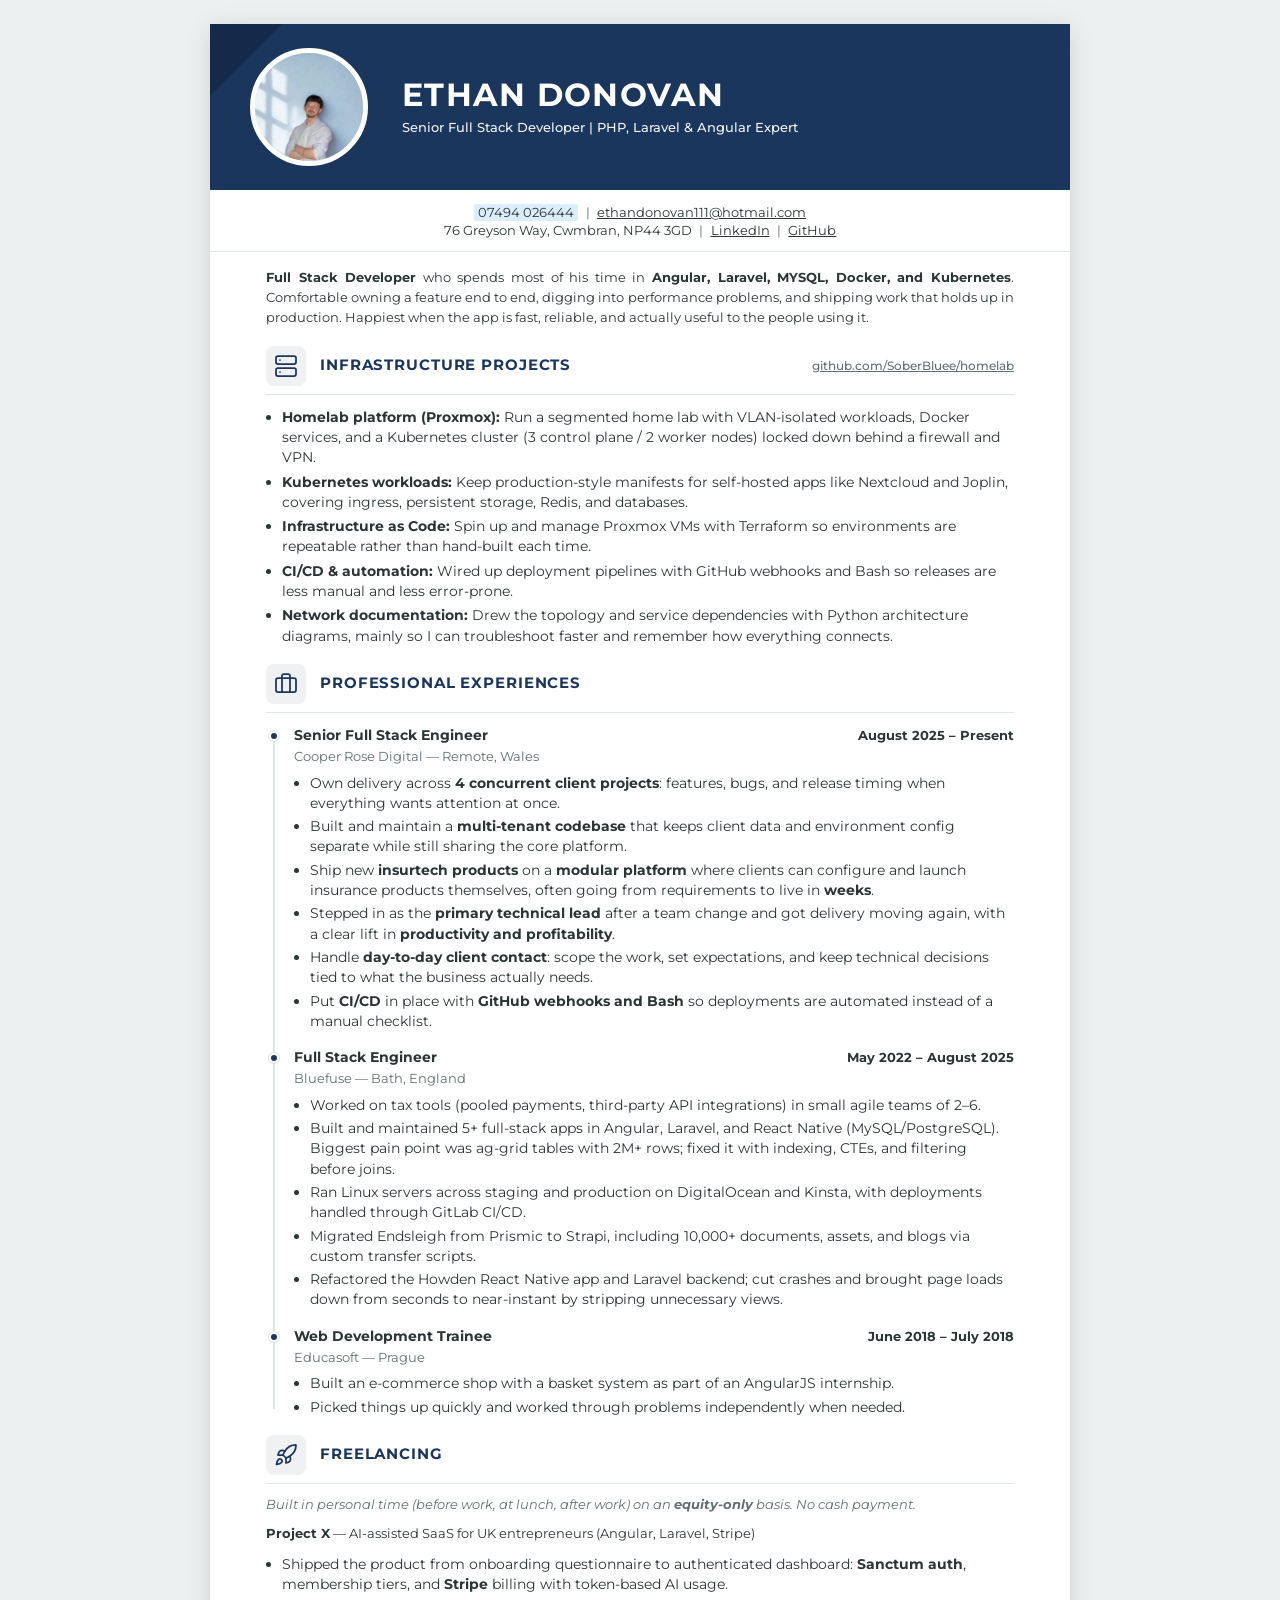
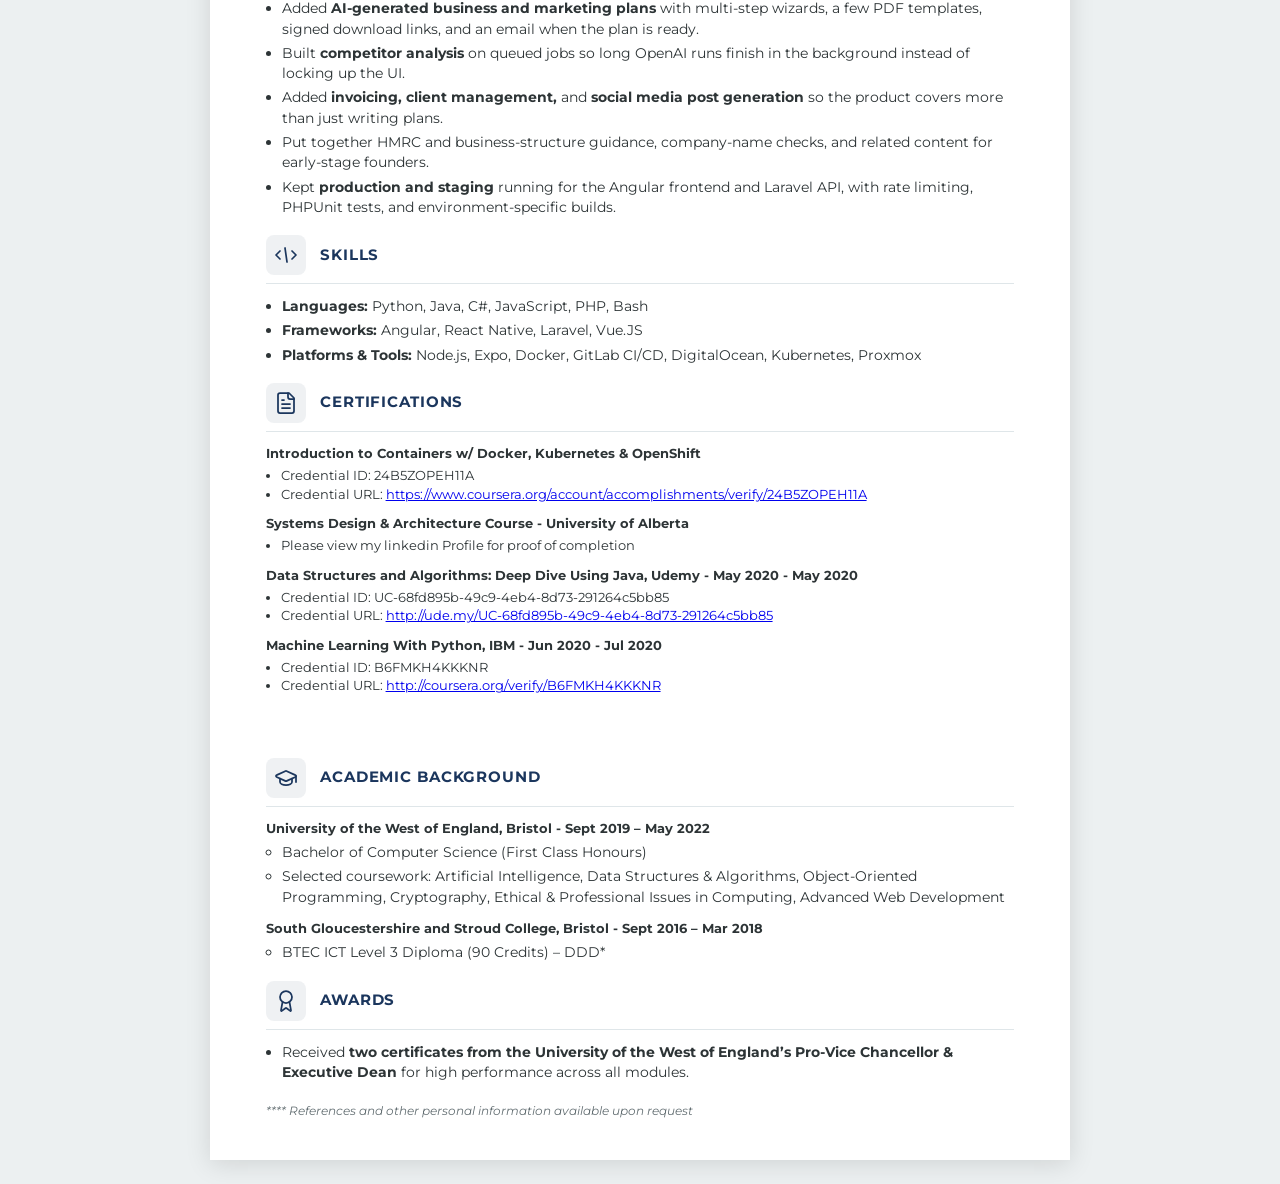
==== commit b7b8f31a: "changes" ====
--- a/cv/index.html
+++ b/cv/index.html
@@ -49,7 +49,7 @@
       <div class="cv-body">
         <p class="cv-summary">
           <strong>Full Stack Developer</strong> who spends most of his time in
-          <strong>Angular, Laravel, React Native, Docker, and CI/CD</strong>. Comfortable
+          <strong>Angular, Laravel, MYSQL, Docker, and Kubernetes</strong>. Comfortable
           owning a feature end to end, digging into performance problems, and shipping
           work that holds up in production. Happiest when the app is fast, reliable, and
           actually useful to the people using it.
@@ -263,13 +263,6 @@
               </svg>
             </span>
             <h2 id="freelance-heading" class="cv-section__title">FREELANCING</h2>
-            <a
-              class="cv-section__link"
-              href="https://github.com/SoberBluee/project-x-web"
-              target="_blank"
-              rel="noopener noreferrer"
-              >github.com/SoberBluee/project-x-web</a
-            >
           </div>
           <hr class="cv-section__rule" />
           <p class="cv-section__note">
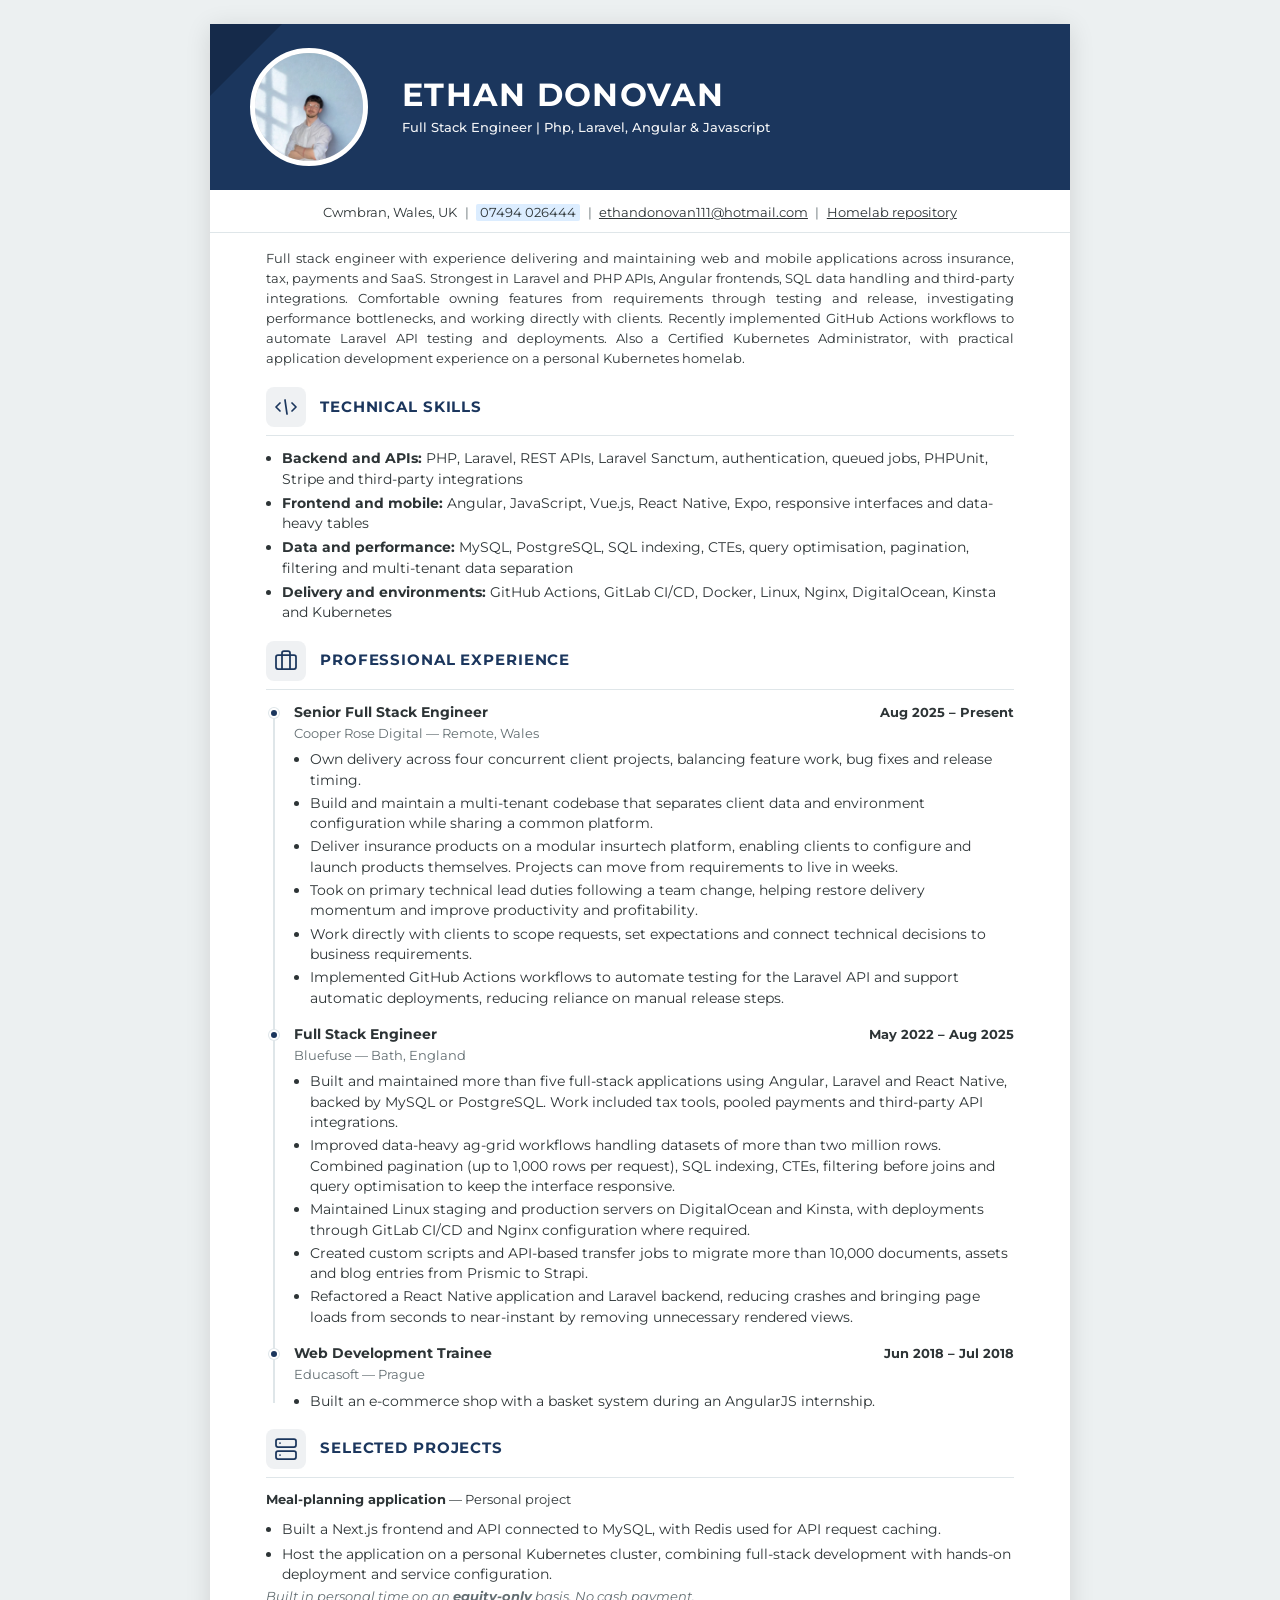
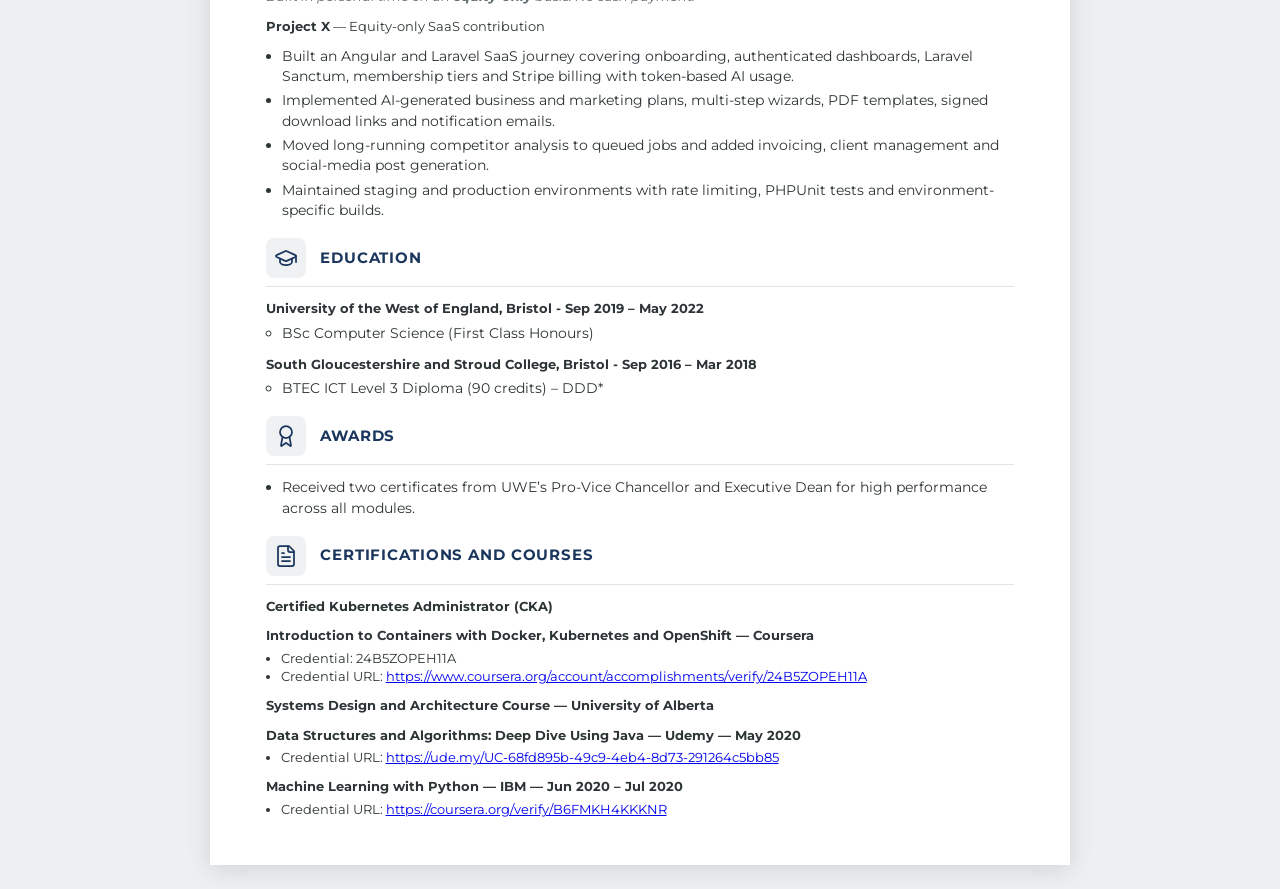
==== commit 476d3dda: "Changes" ====
--- a/cv/index.html
+++ b/cv/index.html
@@ -3,7 +3,7 @@
   <head>
     <meta charset="UTF-8" />
     <meta name="viewport" content="width=device-width, initial-scale=1.0" />
-    <title>Ethan Donovan — CV</title>
+    <title>Ethan Donovan — Full Stack CV</title>
     <link rel="preconnect" href="https://fonts.googleapis.com" />
     <link rel="preconnect" href="https://fonts.gstatic.com" crossorigin />
     <link
@@ -14,11 +14,8 @@
   </head>
   <body>
     <article class="cv">
-      <!-- ═══ PAGE 1 ═══ -->
-
       <header class="cv-header">
         <div class="cv-header__triangle" aria-hidden="true"></div>
-        <!-- Change src to swap your photo -->
         <img
           class="cv-header__photo"
           src="assets/profile.png"
@@ -29,34 +26,170 @@
         <div class="cv-header__identity">
           <h1 class="cv-header__name">ETHAN DONOVAN</h1>
           <p class="cv-header__title">
-            Senior Full Stack Developer | PHP, Laravel &amp; Angular Expert
+            Full Stack Engineer | Php, Laravel, Angular &amp; Javascript
           </p>
         </div>
       </header>
 
       <div class="cv-contact">
+        <span>Cwmbran, Wales, UK</span>
+        <span class="cv-contact__sep">|</span>
         <span class="cv-contact__phone">07494 026444</span>
         <span class="cv-contact__sep">|</span>
         <a href="mailto:ethandonovan111@hotmail.com">ethandonovan111@hotmail.com</a>
-        <br />
-        76 Greyson Way, Cwmbran, NP44 3GD
         <span class="cv-contact__sep">|</span>
-        <a href="https://www.linkedin.com/in/" target="_blank" rel="noopener">LinkedIn</a>
-        <span class="cv-contact__sep">|</span>
-        <a href="https://github.com/" target="_blank" rel="noopener">GitHub</a>
+        <a href="https://github.com/SoberBluee/homelab" target="_blank" rel="noopener"
+          >Homelab repository</a
+        >
       </div>
 
       <div class="cv-body">
         <p class="cv-summary">
-          <strong>Full Stack Developer</strong> who spends most of his time in
-          <strong>Angular, Laravel, MYSQL, Docker, and Kubernetes</strong>. Comfortable
-          owning a feature end to end, digging into performance problems, and shipping
-          work that holds up in production. Happiest when the app is fast, reliable, and
-          actually useful to the people using it.
+          Full stack engineer with experience delivering and maintaining web and mobile
+          applications across insurance, tax, payments and SaaS. Strongest in Laravel and
+          PHP APIs, Angular frontends, SQL data handling and third-party integrations.
+          Comfortable owning features from requirements through testing and release,
+          investigating performance bottlenecks, and working directly with clients.
+          Recently implemented GitHub Actions workflows to automate Laravel API testing
+          and deployments. Also a Certified Kubernetes Administrator, with practical
+          application development experience on a personal Kubernetes homelab.
         </p>
 
-        <!-- INFRASTRUCTURE PROJECTS -->
-        <section class="cv-section" aria-labelledby="infra-heading">
+        <section class="cv-section" aria-labelledby="skills-heading">
+          <div class="cv-section__head">
+            <span class="cv-section__icon" aria-hidden="true">
+              <svg class="cv-icon" xmlns="http://www.w3.org/2000/svg" viewBox="0 0 24 24">
+                <path d="m18 16 4-4-4-4" />
+                <path d="m6 8-4 4 4 4" />
+                <path d="M11 5 L13 19" />
+              </svg>
+            </span>
+            <h2 id="skills-heading" class="cv-section__title">TECHNICAL SKILLS</h2>
+          </div>
+          <hr class="cv-section__rule" />
+          <ul class="cv-list cv-skills">
+            <li>
+              <strong>Backend and APIs:</strong> PHP, Laravel, REST APIs, Laravel Sanctum,
+              authentication, queued jobs, PHPUnit, Stripe and third-party integrations
+            </li>
+            <li>
+              <strong>Frontend and mobile:</strong> Angular, JavaScript, Vue.js, React
+              Native, Expo, responsive interfaces and data-heavy tables
+            </li>
+            <li>
+              <strong>Data and performance:</strong> MySQL, PostgreSQL, SQL indexing, CTEs,
+              query optimisation, pagination, filtering and multi-tenant data separation
+            </li>
+            <li>
+              <strong>Delivery and environments:</strong> GitHub Actions, GitLab CI/CD,
+              Docker, Linux, Nginx, DigitalOcean, Kinsta and Kubernetes
+            </li>
+          </ul>
+        </section>
+
+        <section class="cv-section" aria-labelledby="experience-heading">
+          <div class="cv-section__head">
+            <span class="cv-section__icon" aria-hidden="true">
+              <svg class="cv-icon" xmlns="http://www.w3.org/2000/svg" viewBox="0 0 24 24">
+                <path d="M16 20V4a2 2 0 0 0-2-2h-4a2 2 0 0 0-2 2v16" />
+                <rect width="20" height="14" x="2" y="6" rx="2" />
+              </svg>
+            </span>
+            <h2 id="experience-heading" class="cv-section__title">
+              PROFESSIONAL EXPERIENCE
+            </h2>
+          </div>
+          <hr class="cv-section__rule" />
+
+          <div class="cv-timeline">
+            <article class="cv-job">
+              <div class="cv-job__row">
+                <h3 class="cv-job__role">Senior Full Stack Engineer</h3>
+                <p class="cv-job__dates">Aug 2025 – Present</p>
+              </div>
+              <p class="cv-job__org">Cooper Rose Digital — Remote, Wales</p>
+              <ul class="cv-job__bullets">
+                <li>
+                  Own delivery across four concurrent client projects, balancing feature
+                  work, bug fixes and release timing.
+                </li>
+                <li>
+                  Build and maintain a multi-tenant codebase that separates client data
+                  and environment configuration while sharing a common platform.
+                </li>
+                <li>
+                  Deliver insurance products on a modular insurtech platform, enabling
+                  clients to configure and launch products themselves. Projects can move
+                  from requirements to live in weeks.
+                </li>
+                <li>
+                  Took on primary technical lead duties following a team change, helping
+                  restore delivery momentum and improve productivity and profitability.
+                </li>
+                <li>
+                  Work directly with clients to scope requests, set expectations and
+                  connect technical decisions to business requirements.
+                </li>
+                <li>
+                  Implemented GitHub Actions workflows to automate testing for the Laravel
+                  API and support automatic deployments, reducing reliance on manual
+                  release steps.
+                </li>
+              </ul>
+            </article>
+
+            <article class="cv-job">
+              <div class="cv-job__row">
+                <h3 class="cv-job__role">Full Stack Engineer</h3>
+                <p class="cv-job__dates">May 2022 – Aug 2025</p>
+              </div>
+              <p class="cv-job__org">Bluefuse — Bath, England</p>
+              <ul class="cv-job__bullets">
+                <li>
+                  Built and maintained more than five full-stack applications using
+                  Angular, Laravel and React Native, backed by MySQL or PostgreSQL. Work
+                  included tax tools, pooled payments and third-party API integrations.
+                </li>
+                <li>
+                  Improved data-heavy ag-grid workflows handling datasets of more than two
+                  million rows. Combined pagination (up to 1,000 rows per request), SQL
+                  indexing, CTEs, filtering before joins and query optimisation to keep
+                  the interface responsive.
+                </li>
+                <li>
+                  Maintained Linux staging and production servers on DigitalOcean and
+                  Kinsta, with deployments through GitLab CI/CD and Nginx configuration
+                  where required.
+                </li>
+                <li>
+                  Created custom scripts and API-based transfer jobs to migrate more than
+                  10,000 documents, assets and blog entries from Prismic to Strapi.
+                </li>
+                <li>
+                  Refactored a React Native application and Laravel backend, reducing
+                  crashes and bringing page loads from seconds to near-instant by removing
+                  unnecessary rendered views.
+                </li>
+              </ul>
+            </article>
+
+            <article class="cv-job">
+              <div class="cv-job__row">
+                <h3 class="cv-job__role">Web Development Trainee</h3>
+                <p class="cv-job__dates">Jun 2018 – Jul 2018</p>
+              </div>
+              <p class="cv-job__org">Educasoft — Prague</p>
+              <ul class="cv-job__bullets">
+                <li>
+                  Built an e-commerce shop with a basket system during an AngularJS
+                  internship.
+                </li>
+              </ul>
+            </article>
+          </div>
+        </section>
+
+        <section class="cv-section" aria-labelledby="projects-heading">
           <div class="cv-section__head">
             <span class="cv-section__icon" aria-hidden="true">
               <svg class="cv-icon" xmlns="http://www.w3.org/2000/svg" viewBox="0 0 24 24">
@@ -66,270 +199,103 @@
                 <path d="M6 18h.01" />
               </svg>
             </span>
-            <h2 id="infra-heading" class="cv-section__title">INFRASTRUCTURE PROJECTS</h2>
-            <a
-              class="cv-section__link"
-              href="https://github.com/SoberBluee/homelab"
-              target="_blank"
-              rel="noopener noreferrer"
-              >github.com/SoberBluee/homelab</a
-            >
-          </div>
-          <hr class="cv-section__rule" />
+            <h2 id="projects-heading" class="cv-section__title">SELECTED PROJECTS</h2>
+          </div>
+          <hr class="cv-section__rule" />
+
+          <p class="cv-freelance__project">
+            <strong>Meal-planning application</strong> — Personal project
+          </p>
           <ul class="cv-list">
             <li>
-              <strong>Homelab platform (Proxmox):</strong> Run a segmented home lab with
-              VLAN-isolated workloads, Docker services, and a Kubernetes cluster
-              (3 control plane / 2 worker nodes) locked down behind a firewall and VPN.
-            </li>
-            <li>
-              <strong>Kubernetes workloads:</strong> Keep production-style manifests for
-              self-hosted apps like Nextcloud and Joplin, covering ingress, persistent
-              storage, Redis, and databases.
-            </li>
-            <li>
-              <strong>Infrastructure as Code:</strong> Spin up and manage Proxmox VMs with
-              Terraform so environments are repeatable rather than hand-built each time.
-            </li>
-            <li>
-              <strong>CI/CD &amp; automation:</strong> Wired up deployment pipelines with
-              GitHub webhooks and Bash so releases are less manual and less error-prone.
-            </li>
-            <li>
-              <strong>Network documentation:</strong> Drew the topology and service
-              dependencies with Python architecture diagrams, mainly so I can troubleshoot
-              faster and remember how everything connects.
+              Built a Next.js frontend and API connected to MySQL, with Redis used for API
+              request caching.
+            </li>
+            <li>
+              Host the application on a personal Kubernetes cluster, combining full-stack
+              development with hands-on deployment and service configuration.
             </li>
           </ul>
-        </section>
-
-        <!-- PROFESSIONAL EXPERIENCES (spelling matches original CV) -->
-        <section class="cv-section" aria-labelledby="experience-heading">
-          <div class="cv-section__head">
-            <span class="cv-section__icon" aria-hidden="true">
-              <svg class="cv-icon" xmlns="http://www.w3.org/2000/svg" viewBox="0 0 24 24">
-                <path d="M16 20V4a2 2 0 0 0-2-2h-4a2 2 0 0 0-2 2v16" />
-                <rect width="20" height="14" x="2" y="6" rx="2" />
-              </svg>
-            </span>
-            <h2 id="experience-heading" class="cv-section__title">
-              PROFESSIONAL EXPERIENCES
-            </h2>
-          </div>
-          <hr class="cv-section__rule" />
-
-          <div class="cv-timeline">
-            <article class="cv-job">
-              <div class="cv-job__row">
-                <h3 class="cv-job__role">Senior Full Stack Engineer</h3>
-                <p class="cv-job__dates">August 2025 – Present</p>
-              </div>
-              <p class="cv-job__org">Cooper Rose Digital — Remote, Wales</p>
-              <ul class="cv-job__bullets">
-                <li>
-                  Own delivery across <strong>4 concurrent client projects</strong>: features,
-                  bugs, and release timing when everything wants attention at once.
-                </li>
-                <li>
-                  Built and maintain a <strong>multi-tenant codebase</strong> that keeps client
-                  data and environment config separate while still sharing the core platform.
-                </li>
-                <li>
-                  Ship new <strong>insurtech products</strong> on a
-                  <strong>modular platform</strong> where clients can configure and launch
-                  insurance products themselves, often going from requirements to live in
-                  <strong>weeks</strong>.
-                </li>
-                <li>
-                  Stepped in as the <strong>primary technical lead</strong> after a team
-                  change and got delivery moving again, with a clear lift in
-                  <strong>productivity and profitability</strong>.
-                </li>
-                <li>
-                  Handle <strong>day-to-day client contact</strong>: scope the work, set
-                  expectations, and keep technical decisions tied to what the business
-                  actually needs.
-                </li>
-                <li>
-                  Put <strong>CI/CD</strong> in place with <strong>GitHub webhooks and
-                  Bash</strong> so deployments are automated instead of a manual checklist.
-                </li>
-              </ul>
-            </article>
-            <article class="cv-job">
-              <div class="cv-job__row">
-                <h3 class="cv-job__role">Full Stack Engineer</h3>
-                <p class="cv-job__dates">May 2022 – August 2025</p>
-              </div>
-              <p class="cv-job__org">Bluefuse — Bath, England</p>
-              <ul class="cv-job__bullets">
-                <!-- 
-                    Tax lab integration, 
-                      3rd party application that allows for the transfer of partner and tax data                    
-                    Group optimizer 
-                      An algorithm that allows companies that are divided up into sub-divisions to reduce the overall 
-                      net interest the company has to pay to the IRD (Inland revenue departement). It looks at groups in the companies 
-                      that have paid a surplus of tax to offset the deficit that groups have under paid in to minimize the total amount of interest paid
-
-                    Advantage Group International
-                      A Company that acts as a middle man between suppliers (coca-cola) and retailers (ASDA) to collect information about business relationships. They 
-                      meassure performance, trust and reliability by conducting surveys with each company 
-
-                      The problem
-                      A user would upload a spread sheet from their surveying system into our aggrigation system (which would display, organise and filter the data) and these spreadhseets
-                      would have an insane row count (highest we saw was 2 million -/+) and we would need to quickly be able to filter through and aggrigate this data into the table and also be able 
-                      to produce charts and bar graphs
-
-                      The solution
-                      On the frontend to just display the data in tables, we would first paginate the data so that we wern't just loading in 2M+ rows in at once, at most we would pulling in 1000
-                      rows at a time so that initial loads times were quick
-
-                      The real challenge was to filter through the database because whenever you would filter, it would need to look through all those rows 
-                      We made sure to combine SQL techniques like properly indexing columns that were frequently used in subqueries like ID rows and commonly used rows like dates and names 
-                      Reducing string checking as this is very costly in sql. E.G we never used like %<string>%
-                      correctly using and ordering CTE's and subqueries to pull data quickly. For example, before we perform any joins or aggrigations. We would filter the 2M rows down 
-                      to a smaller subset of data, then perform actions on that data set.
-                      
-                    Howden / Endsleigh
-                        University insurance company for students 
-
-                        Did multiple website and mobile (react-native) redesigns for them 
-
-                        They had a content management system called prismic and because they were increasing their costs they wanted to migrate to a CMS called Strapi
-                        I created the UAT and production Linux servers on digital ocean with nginx configuration. I also built a script that transfered all this templates from prismic to strapi using 
-                        api calls
-
-                        We also had a bunch of performance issues with the web application that we had recently refactored. The app load times were pretty bad. 
-                        I used the react native / expo debug tool to reduce page load times from seconds to milliseconds (pretty much instantly).
-                        The problem was that in react native every 'view' you load in, which could be an element that is displaying on the page, or even elements that are being 
-                        rendered which are not even showing on the screen, will tank performance. And on one page there were over 700 views. I brought that down to only the essential elements
-
-                    
-                -->
-                <li>
-                  Worked on tax tools (pooled payments, third-party API integrations) in
-                  small agile teams of 2–6.
-                </li>
-                <li>
-                  Built and maintained 5+ full-stack apps in Angular, Laravel, and React
-                  Native (MySQL/PostgreSQL). Biggest pain point was ag-grid tables with
-                  2M+ rows; fixed it with indexing, CTEs, and filtering before joins.
-                </li>
-                <li>
-                  Ran Linux servers across staging and production on DigitalOcean and
-                  Kinsta, with deployments handled through GitLab CI/CD.
-                </li>
-                <li>
-                  Migrated Endsleigh from Prismic to Strapi, including 10,000+
-                  documents, assets, and blogs via custom transfer scripts.
-                </li>
-                <li>
-                  Refactored the Howden React Native app and Laravel backend; cut crashes
-                  and brought page loads down from seconds to near-instant by stripping
-                  unnecessary views.
-                </li>
-              </ul>
-            </article>
-
-            <article class="cv-job">
-              <div class="cv-job__row">
-                <h3 class="cv-job__role">Web Development Trainee</h3>
-                <p class="cv-job__dates">June 2018 – July 2018</p>
-              </div>
-              <p class="cv-job__org">Educasoft — Prague</p>
-              <ul class="cv-job__bullets">
-                <li>
-                  Built an e-commerce shop with a basket system as part of an AngularJS
-                  internship.
-                </li>
-                <li>
-                  Picked things up quickly and worked through problems independently when
-                  needed.
-                </li>
-              </ul>
-            </article>
-          </div>
-        </section>
-
-        <!-- FREELANCING -->
-        <section class="cv-section" aria-labelledby="freelance-heading">
-          <div class="cv-section__head">
-            <span class="cv-section__icon" aria-hidden="true">
-              <svg class="cv-icon" xmlns="http://www.w3.org/2000/svg" viewBox="0 0 24 24">
-                <path d="M4.5 16.5c-1.5 1.26-2 5-2 5s3.74-.5 5-2c.71-.84.7-2.13-.09-2.91a2.18 2.18 0 0 0-2.91-.09z" />
-                <path d="m12 15-3-3a22 22 0 0 1 2-3.95A12.88 12.88 0 0 1 22 2c0 2.72-.78 7.5-6 11a22.35 22.35 0 0 1-4 2z" />
-                <path d="M9 12H4s.55-3.03 2-4c1.62-1.08 5 0 5 0" />
-                <path d="M12 15v5s3.03-.55 4-2c1.08-1.62 0-5 0-5" />
-              </svg>
-            </span>
-            <h2 id="freelance-heading" class="cv-section__title">FREELANCING</h2>
-          </div>
-          <hr class="cv-section__rule" />
+
           <p class="cv-section__note">
-            Built in personal time (before work, at lunch, after work) on an
-            <strong>equity-only</strong> basis. No cash payment.
+            Built in personal time on an <strong>equity-only</strong> basis. No cash
+            payment.
           </p>
           <p class="cv-freelance__project">
-            <strong>Project X</strong> — AI-assisted SaaS for UK entrepreneurs (Angular,
-            Laravel, Stripe)
+            <strong>Project X</strong> — Equity-only SaaS contribution
           </p>
-
-          
           <ul class="cv-list">
             <li>
-              Shipped the product from onboarding questionnaire to authenticated
-              dashboard: <strong>Sanctum auth</strong>, membership tiers, and
-              <strong>Stripe</strong> billing with token-based AI usage.
-            </li>
-            <li>
-              Added <strong>AI-generated business and marketing plans</strong> with
-              multi-step wizards, a few PDF templates, signed download links, and an
-              email when the plan is ready.
-            </li>
-            <li>
-              Built <strong>competitor analysis</strong> on queued jobs so long OpenAI
-              runs finish in the background instead of locking up the UI.
-            </li>
-            <li>
-              Added <strong>invoicing, client management,</strong> and
-              <strong>social media post generation</strong> so the product covers more
-              than just writing plans.
-            </li>
-            <li>
-              Put together HMRC and business-structure guidance, company-name checks, and
-              related content for early-stage founders.
-            </li>
-            <li>
-              Kept <strong>production and staging</strong> running for the Angular
-              frontend and Laravel API, with rate limiting, PHPUnit tests, and
-              environment-specific builds.
+              Built an Angular and Laravel SaaS journey covering onboarding, authenticated
+              dashboards, Laravel Sanctum, membership tiers and Stripe billing with
+              token-based AI usage.
+            </li>
+            <li>
+              Implemented AI-generated business and marketing plans, multi-step wizards,
+              PDF templates, signed download links and notification emails.
+            </li>
+            <li>
+              Moved long-running competitor analysis to queued jobs and added invoicing,
+              client management and social-media post generation.
+            </li>
+            <li>
+              Maintained staging and production environments with rate limiting, PHPUnit
+              tests and environment-specific builds.
             </li>
           </ul>
         </section>
 
-        <!-- SKILLS -->
-        <section class="cv-section" aria-labelledby="skills-heading">
-          <div class="cv-section__head">
-            <span class="cv-section__icon" aria-hidden="true">
-              <svg class="cv-icon" xmlns="http://www.w3.org/2000/svg" viewBox="0 0 24 24">
-                <path d="m18 16 4-4-4-4" />
-                <path d="m6 8-4 4 4 4" />
-                <path d="M11 5 L13 19" />
-              </svg>
-            </span>
-            <h2 id="skills-heading" class="cv-section__title">SKILLS</h2>
-          </div>
-          <hr class="cv-section__rule" />
-          <ul class="cv-list cv-skills">
-            <li><strong>Languages:</strong> Python, Java, C#, JavaScript, PHP, Bash</li>
-            <li><strong>Frameworks:</strong> Angular, React Native, Laravel, Vue.JS</li>
-            <li>
-              <strong>Platforms &amp; Tools:</strong> Node.js, Expo, Docker, GitLab CI/CD, DigitalOcean, Kubernetes, Proxmox
+        <section class="cv-section" aria-labelledby="education-heading">
+          <div class="cv-section__head">
+            <span class="cv-section__icon" aria-hidden="true">
+              <svg class="cv-icon" xmlns="http://www.w3.org/2000/svg" viewBox="0 0 24 24">
+                <path d="M21.42 10.922a1 1 0 0 0-.019-1.838L12.83 5.18a2 2 0 0 0-1.66 0L2.6 9.084a1 1 0 0 0 0 1.838l8.57 3.908a2 2 0 0 0 1.66 0z" />
+                <path d="M22 10v6" />
+                <path d="M6 12.5V16a6 3 0 0 0 12 0v-3.5" />
+              </svg>
+            </span>
+            <h2 id="education-heading" class="cv-section__title">EDUCATION</h2>
+          </div>
+          <hr class="cv-section__rule" />
+
+          <div class="cv-edu">
+            <p class="cv-edu__school">
+              University of the West of England, Bristol - Sep 2019 – May 2022
+            </p>
+            <ul class="cv-list cv-list--nested">
+              <li>BSc Computer Science (First Class Honours)</li>
+            </ul>
+          </div>
+
+          <div class="cv-edu">
+            <p class="cv-edu__school">
+              South Gloucestershire and Stroud College, Bristol - Sep 2016 – Mar 2018
+            </p>
+            <ul class="cv-list cv-list--nested">
+              <li>BTEC ICT Level 3 Diploma (90 credits) – DDD*</li>
+            </ul>
+          </div>
+        </section>
+
+        <section class="cv-section" aria-labelledby="awards-heading">
+          <div class="cv-section__head">
+            <span class="cv-section__icon" aria-hidden="true">
+              <svg class="cv-icon" xmlns="http://www.w3.org/2000/svg" viewBox="0 0 24 24">
+                <path d="m15.477 12.89 1.515 8.526a.5.5 0 0 1-.81.47l-3.58-2.687a1 1 0 0 0-1.197 0l-3.586 2.686a.5.5 0 0 1-.81-.469l1.514-8.526" />
+                <circle cx="12" cy="8" r="6" />
+              </svg>
+            </span>
+            <h2 id="awards-heading" class="cv-section__title">AWARDS</h2>
+          </div>
+          <hr class="cv-section__rule" />
+          <ul class="cv-awards">
+            <li>
+              Received two certificates from UWE’s Pro-Vice Chancellor and Executive Dean
+              for high performance across all modules.
             </li>
           </ul>
         </section>
 
-        <!-- CERTIFICATIONS -->
         <section class="cv-section" aria-labelledby="certs-heading">
           <div class="cv-section__head">
             <span class="cv-section__icon" aria-hidden="true">
@@ -341,45 +307,24 @@
                 <path d="M16 17H8" />
               </svg>
             </span>
-            <h2 id="certs-heading" class="cv-section__title">CERTIFICATIONS</h2>
-          </div>
-          <hr class="cv-section__rule" />
+            <h2 id="certs-heading" class="cv-section__title">CERTIFICATIONS AND COURSES</h2>
+          </div>
+          <hr class="cv-section__rule" />
+
+          <div class="cv-cert">
+            <p class="cv-cert__title">Certified Kubernetes Administrator (CKA)</p>
+          </div>
 
           <div class="cv-cert">
             <p class="cv-cert__title">
-              Introduction to Containers w/ Docker, Kubernetes & OpenShift
+              Introduction to Containers with Docker, Kubernetes and OpenShift — Coursera
             </p>
             <ul class="cv-cert__meta">
-              <li>Credential ID: 24B5ZOPEH11A</li>
-              <li>Credential URL: 
-                <a href="https://www.coursera.org/account/accomplishments/verify/24B5ZOPEH11A">
-                  https://www.coursera.org/account/accomplishments/verify/24B5ZOPEH11A
-                </a>
-              </li>
-            </ul>
-          </div>
-
-          <div class="cv-cert">
-            <p class="cv-cert__title">
-              Systems Design & Architecture Course - University of Alberta
-            </p>
-            <ul class="cv-cert__meta">
-              <li>Please view my linkedin Profile for proof of completion</li>
-  
-            </ul>
-          </div>
-
-          <div class="cv-cert">
-            <p class="cv-cert__title">
-              Data Structures and Algorithms: Deep Dive Using Java, Udemy - May 2020 - May
-              2020
-            </p>
-            <ul class="cv-cert__meta">
-              <li>Credential ID: UC-68fd895b-49c9-4eb4-8d73-291264c5bb85</li>
+              <li>Credential: 24B5ZOPEH11A</li>
               <li>
                 Credential URL:
-                <a href="http://ude.my/UC-68fd895b-49c9-4eb4-8d73-291264c5bb85"
-                  >http://ude.my/UC-68fd895b-49c9-4eb4-8d73-291264c5bb85</a
+                <a href="https://www.coursera.org/account/accomplishments/verify/24B5ZOPEH11A"
+                  >https://www.coursera.org/account/accomplishments/verify/24B5ZOPEH11A</a
                 >
               </li>
             </ul>
@@ -387,88 +332,38 @@
 
           <div class="cv-cert">
             <p class="cv-cert__title">
-              Machine Learning With Python, IBM - Jun 2020 - Jul 2020
+              Systems Design and Architecture Course — University of Alberta
+            </p>
+          </div>
+
+          <div class="cv-cert">
+            <p class="cv-cert__title">
+              Data Structures and Algorithms: Deep Dive Using Java — Udemy — May 2020
             </p>
             <ul class="cv-cert__meta">
-              <li>Credential ID: B6FMKH4KKKNR</li>
               <li>
                 Credential URL:
-                <a href="http://coursera.org/verify/B6FMKH4KKKNR"
-                  >http://coursera.org/verify/B6FMKH4KKKNR</a
+                <a href="https://ude.my/UC-68fd895b-49c9-4eb4-8d73-291264c5bb85"
+                  >https://ude.my/UC-68fd895b-49c9-4eb4-8d73-291264c5bb85</a
                 >
               </li>
             </ul>
           </div>
-        </section>
-
-
-      </div>
-
-      <!-- ═══ PAGE 2 ═══ -->
-      <div class="cv-body cv-page-break">
-        <section class="cv-section" aria-labelledby="education-heading">
-          <div class="cv-section__head">
-            <span class="cv-section__icon" aria-hidden="true">
-              <svg class="cv-icon" xmlns="http://www.w3.org/2000/svg" viewBox="0 0 24 24">
-                <path d="M21.42 10.922a1 1 0 0 0-.019-1.838L12.83 5.18a2 2 0 0 0-1.66 0L2.6 9.084a1 1 0 0 0 0 1.838l8.57 3.908a2 2 0 0 0 1.66 0z" />
-                <path d="M22 10v6" />
-                <path d="M6 12.5V16a6 3 0 0 0 12 0v-3.5" />
-              </svg>
-            </span>
-            <h2 id="education-heading" class="cv-section__title">ACADEMIC BACKGROUND</h2>
-          </div>
-          <hr class="cv-section__rule" />
-
-          <div class="cv-edu">
-            <p class="cv-edu__school">
-              University of the West of England, Bristol - Sept 2019 – May 2022
-            </p>
-            <ul class="cv-list cv-list--nested">
-              <li>Bachelor of Computer Science (First Class Honours)</li>
+
+          <div class="cv-cert">
+            <p class="cv-cert__title">
+              Machine Learning with Python — IBM — Jun 2020 – Jul 2020
+            </p>
+            <ul class="cv-cert__meta">
               <li>
-                Selected coursework: Artificial Intelligence, Data Structures &amp; Algorithms,
-                Object-Oriented Programming, Cryptography, Ethical &amp; Professional Issues in
-                Computing, Advanced Web Development
+                Credential URL:
+                <a href="https://coursera.org/verify/B6FMKH4KKKNR"
+                  >https://coursera.org/verify/B6FMKH4KKKNR</a
+                >
               </li>
             </ul>
           </div>
-
-          <div class="cv-edu">
-            <p class="cv-edu__school">
-              South Gloucestershire and Stroud College, Bristol - Sept 2016 – Mar 2018
-            </p>
-            <ul class="cv-list cv-list--nested">
-              <li>BTEC ICT Level 3 Diploma (90 Credits) – DDD*</li>
-            </ul>
-          </div>
-        </section>
-
-        <section class="cv-section" aria-labelledby="awards-heading">
-          <div class="cv-section__head">
-            <span class="cv-section__icon" aria-hidden="true">
-              <svg class="cv-icon" xmlns="http://www.w3.org/2000/svg" viewBox="0 0 24 24">
-                <path d="m15.477 12.89 1.515 8.526a.5.5 0 0 1-.81.47l-3.58-2.687a1 1 0 0 0-1.197 0l-3.586 2.686a.5.5 0 0 1-.81-.469l1.514-8.526" />
-                <circle cx="12" cy="8" r="6" />
-              </svg>
-            </span>
-            <h2 id="awards-heading" class="cv-section__title">AWARDS</h2>
-          </div>
-          <hr class="cv-section__rule" />
-          <ul class="cv-awards">
-            <li>
-              Received
-              <strong
-                >two certificates from the University of the West of England’s Pro-Vice
-                Chancellor &amp; Executive Dean</strong
-              >
-              for high performance across all modules.
-            </li>
-          </ul>
-        </section>
-
-        <p class="cv-footer">
-          **** References and other personal information available upon request
-        </p>
+        </section>
       </div>
     </article>
   </body>
